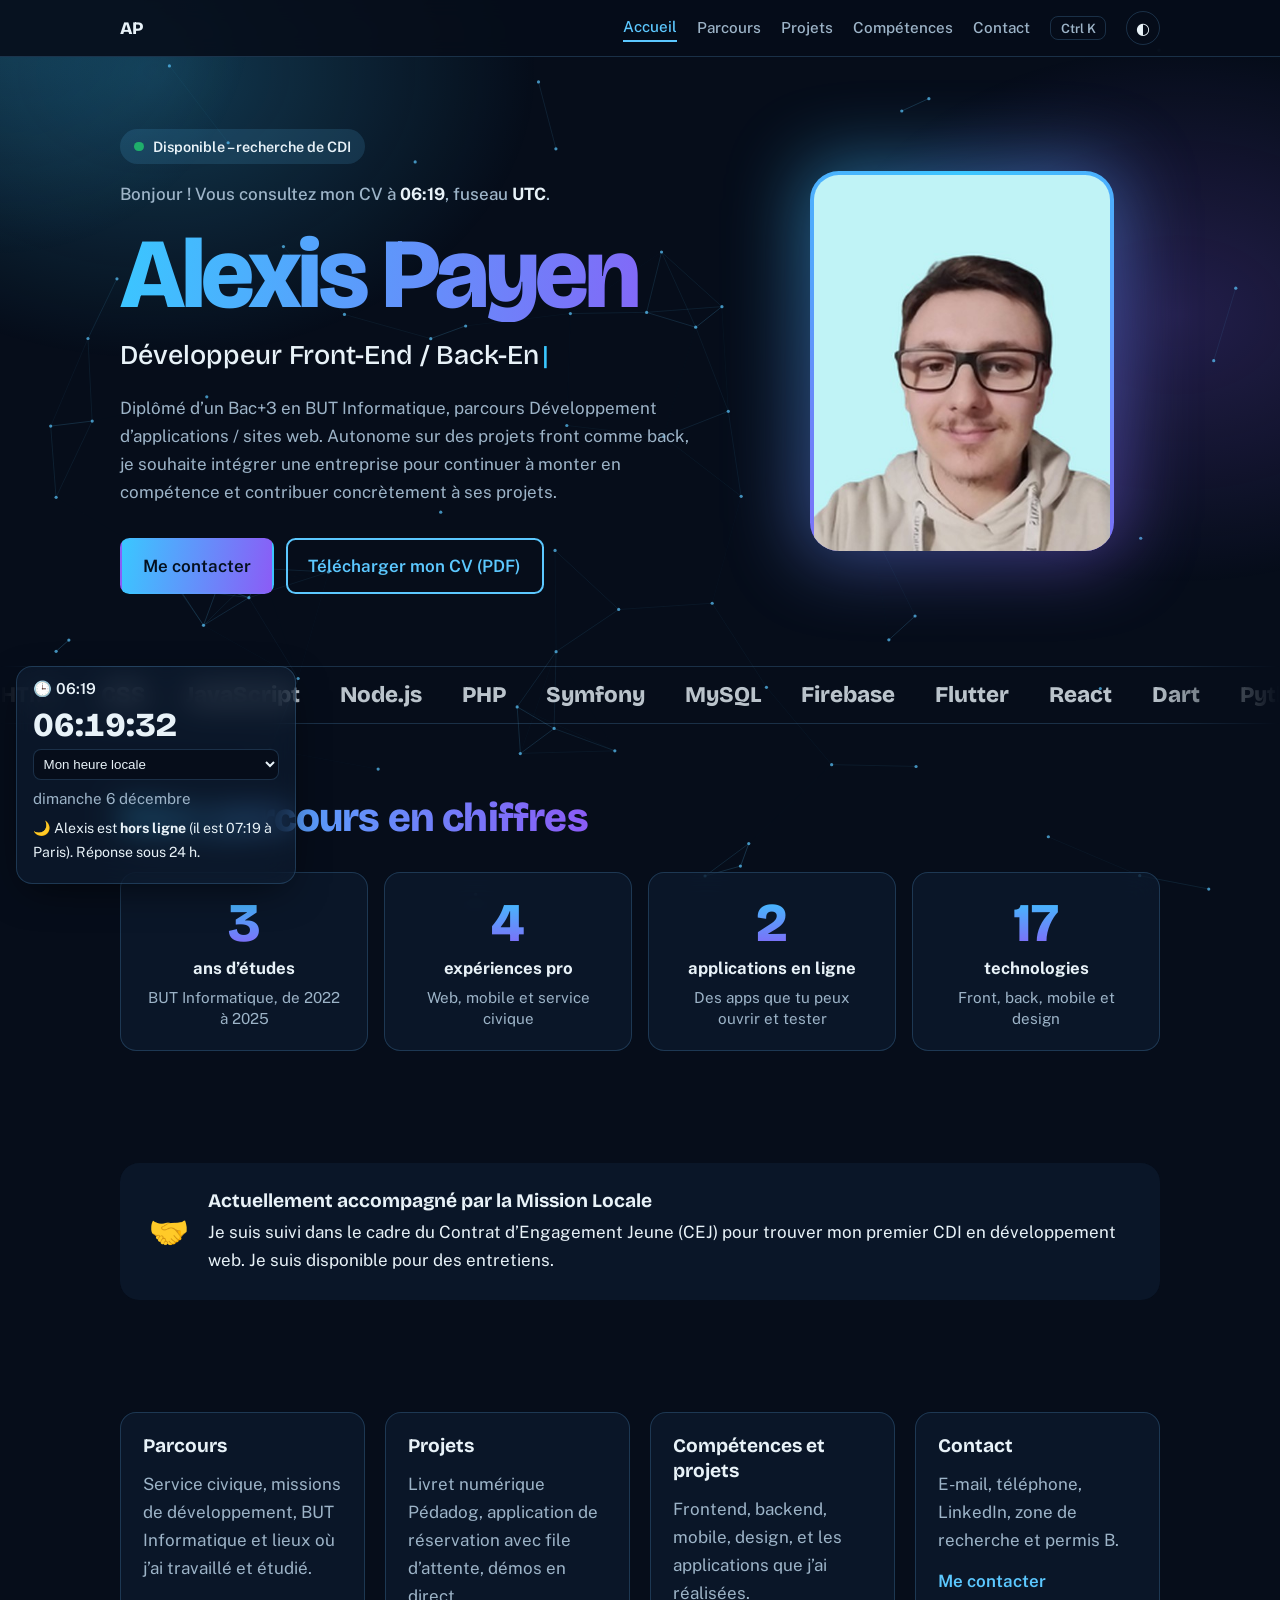
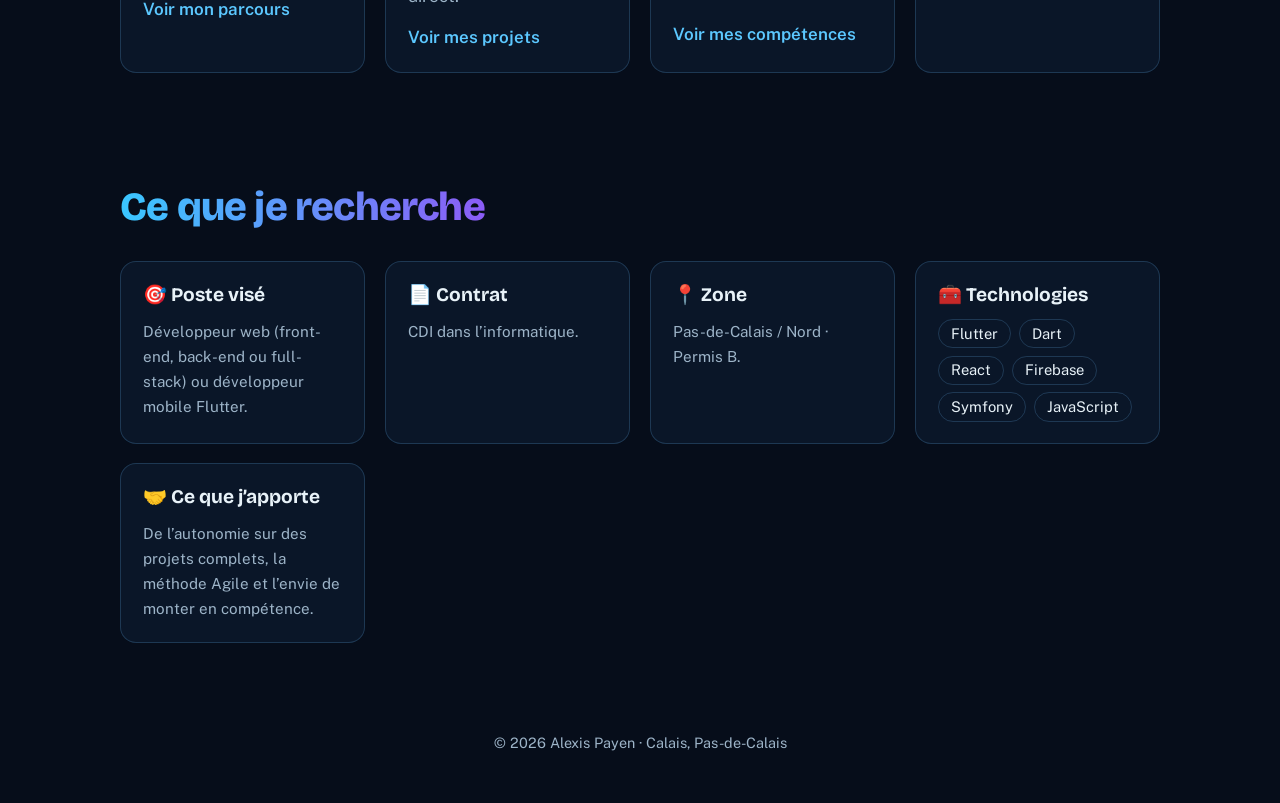
==== index.html @ c5b12634 "Page contact compacte et corrections" ====
<!DOCTYPE html>
<html lang="fr">
<head>
<meta charset="utf-8">
<meta name="viewport" content="width=device-width, initial-scale=1">
<title>Alexis Payen – Développeur Front-End / Back-End</title>
<meta name="description" content="E-CV d’Alexis Payen, développeur web diplômé du BUT Informatique, en recherche de CDI.">
<meta property="og:type" content="website"><meta property="og:title" content="Alexis Payen – Développeur Front-End / Back-End"><meta property="og:description" content="E-CV d’Alexis Payen, développeur web diplômé du BUT Informatique, en recherche de CDI."><meta property="og:url" content="https://alexispayen.github.io/E-cv/"><meta property="og:image" content="https://alexispayen.github.io/E-cv/assets/og-image.png"><meta name="twitter:card" content="summary_large_image">
<link rel="icon" href="data:image/svg+xml,<svg xmlns=%22http://www.w3.org/2000/svg%22 viewBox=%220 0 100 100%22><text y=%22.9em%22 font-size=%2290%22>👨‍💻</text></svg>">
<link rel="preconnect" href="https://fonts.googleapis.com">
<link rel="preconnect" href="https://fonts.gstatic.com" crossorigin>
<link href="https://fonts.googleapis.com/css2?family=Bricolage+Grotesque:opsz,wght@12..96,500;12..96,800&family=Public+Sans:wght@400;500;600&display=swap" rel="stylesheet">
<link rel="stylesheet" href="css/style.css?v=5">
</head>
<body>
<header class="top"><div class="wrap">
<a class="logo" href="index.html">AP</a>
<nav aria-label="Navigation principale"><a href="index.html" aria-current="page">Accueil</a><a href="parcours.html">Parcours</a><a href="projets.html">Projets</a><a href="competences.html">Compétences</a><a href="contact.html">Contact</a><button id="theme" type="button" aria-label="Changer de thème">◐</button></nav>
</div></header>
<main>
<div class="hero">
    <div class="wrap">
      <div>
        <span class="status"><i></i>Disponible – recherche de CDI</span>
        <h1>Alexis Payen</h1>
        <p class="role">Développeur Front-End / Back-End</p>
        <p class="lead">Diplômé d’un Bac+3 en BUT Informatique, parcours Développement d’applications / sites web. Autonome sur des projets front comme back, je souhaite intégrer une entreprise pour continuer à monter en compétence et contribuer concrètement à ses projets.</p>
        <div class="cta">
          <a class="btn primary" href="contact.html">Me contacter</a>
          <a class="btn ghost" href="assets/Cv.pdf" download>Télécharger mon CV (PDF)</a>
        </div>
      </div>
      <div class="portrait">
        <div class="frame">
          <img src="assets/photo.jpg" alt="Portrait d’Alexis Payen" onerror="this.remove()">
          <span class="initials" aria-hidden="true">AP</span>
        </div>
      </div>
    </div>
  </div>
<section><div class="wrap"><div class="banner">
<span class="ico" aria-hidden="true">🤝</span>
<div><h3>Actuellement accompagné par la Mission Locale</h3>
<p>Je suis suivi dans le cadre du Contrat d’Engagement Jeune (CEJ) pour trouver mon premier CDI en développement web. Je suis disponible pour des entretiens.</p></div>
</div></div></section>
<section><div class="wrap"><div class="grid">
<a class="card link-card" href="parcours.html"><h3>Parcours</h3><p>Service civique, missions de développement, BUT Informatique et lieux où j’ai travaillé et étudié.</p><span class="go">Voir mon parcours</span></a>
<a class="card link-card" href="projets.html"><h3>Projets</h3><p>Livret numérique Pédadog, application de réservation avec file d’attente, démos en direct.</p><span class="go">Voir mes projets</span></a>
<a class="card link-card" href="competences.html"><h3>Compétences et projets</h3><p>Frontend, backend, mobile, design, et les applications que j’ai réalisées.</p><span class="go">Voir mes compétences</span></a>
<a class="card link-card" href="contact.html"><h3>Contact</h3><p>E-mail, téléphone, LinkedIn, zone de recherche et permis B.</p><span class="go">Me contacter</span></a>
</div></div></section>
<section><div class="wrap"><h2>Ce que je recherche</h2><div class="want">
<div class="card"><h3>🎯 Poste visé</h3><p class="small">Développeur web (front-end, back-end ou full-stack) ou développeur mobile Flutter.</p></div>
<div class="card"><h3>📄 Contrat</h3><p class="small">CDI dans l’informatique.</p></div>
<div class="card"><h3>📍 Zone</h3><p class="small">Pas-de-Calais / Nord · Permis B.</p></div>
<div class="card"><h3>🧰 Technologies</h3><div class="chips" style="margin-top:.6rem"><span>Flutter</span><span>Dart</span><span>React</span><span>Firebase</span><span>Symfony</span><span>JavaScript</span></div></div>
<div class="card"><h3>🤝 Ce que j’apporte</h3><p class="small">De l’autonomie sur des projets complets, la méthode Agile et l’envie de monter en compétence.</p></div>
</div></div></section>
</main>
<footer><div class="wrap">© <span id="y">2026</span> Alexis Payen · Calais, Pas-de-Calais</div></footer>
<script src="js/script.js?v=5"></script>
</body>
</html>
---- css/style.css ----
:root{
  --bg:#f6fbfc; --surface:#ffffff; --ink:#10243d; --muted:#4f6379;
  --brand:#14477d; --accent:#bff3f6; --line:#d3e3ea;
  --head:"Bricolage Grotesque",Georgia,sans-serif;
  --body:"Public Sans",system-ui,-apple-system,Segoe UI,sans-serif;
  color-scheme:light;
}
@media (prefers-color-scheme:dark){
  :root:not([data-theme="light"]){
    --bg:#0b1624; --surface:#112238; --ink:#e8f2f8; --muted:#9bb0c3;
    --brand:#7cc4ff; --accent:#12394f; --line:#233b55; color-scheme:dark;
  }
}
:root[data-theme="dark"]{
  --bg:#0b1624; --surface:#112238; --ink:#e8f2f8; --muted:#9bb0c3;
  --brand:#7cc4ff; --accent:#12394f; --line:#233b55; color-scheme:dark;
}
*{box-sizing:border-box;margin:0}
html{scroll-behavior:smooth;scroll-padding-top:4.5rem}
body{background:var(--bg);color:var(--ink);font:400 1.0625rem/1.65 var(--body);-webkit-font-smoothing:antialiased}
a{color:var(--brand)}
:focus-visible{outline:3px solid var(--brand);outline-offset:3px;border-radius:4px}
.wrap{max-width:68rem;margin:0 auto;padding:0 1.5rem}

/* Navigation */
header.top{position:sticky;top:0;z-index:10;background:color-mix(in srgb,var(--bg) 88%,transparent);backdrop-filter:blur(10px);border-bottom:1px solid var(--line)}
header.top .wrap{display:flex;align-items:center;justify-content:space-between;height:3.5rem;gap:1rem}
.logo{font:800 1.1rem var(--head);text-decoration:none;color:var(--ink)}
nav{display:flex;gap:1.25rem;align-items:center;overflow-x:auto}
nav a{color:var(--muted);text-decoration:none;font-weight:500;font-size:.95rem;white-space:nowrap}
nav a:hover{color:var(--brand)}
#theme{background:none;border:1px solid var(--line);color:var(--ink);border-radius:999px;width:2.1rem;height:2.1rem;cursor:pointer;font-size:1rem}

/* Hero */
.hero{padding:4.5rem 0 3.5rem}
.hero .wrap{display:grid;grid-template-columns:1.5fr 1fr;gap:3rem;align-items:center}
.status{display:inline-flex;align-items:center;gap:.55rem;background:var(--accent);color:var(--ink);padding:.35rem .9rem;border-radius:999px;font-weight:600;font-size:.9rem}
.status i{width:.6rem;height:.6rem;border-radius:50%;background:#1fae6b;display:inline-block;box-shadow:0 0 0 0 #1fae6b88;animation:pulse 2.4s ease-out infinite}
@keyframes pulse{70%{box-shadow:0 0 0 .6rem #1fae6b00}100%{box-shadow:0 0 0 0 #1fae6b00}}
h1{font:800 clamp(3rem,8.5vw,6.2rem)/.95 var(--head);letter-spacing:-.035em;color:var(--brand);margin:1.25rem 0 1rem}
.role{font:500 clamp(1.25rem,2.6vw,1.7rem)/1.3 var(--head);margin-bottom:1.25rem}
.lead{color:var(--muted);max-width:36rem}
.cta{display:flex;flex-wrap:wrap;gap:.75rem;margin-top:2rem}
.btn{display:inline-block;padding:.75rem 1.3rem;border-radius:.6rem;font-weight:600;text-decoration:none;border:2px solid var(--brand)}
.btn.primary{background:var(--brand);color:var(--bg)}
.btn.ghost{color:var(--brand)}
.btn:hover{transform:translateY(-2px);transition:transform .15s}
.portrait{position:relative;justify-self:center;width:min(100%,19rem)}
.portrait::before{content:"";position:absolute;inset:-1rem 1rem 1rem -1rem;background:var(--accent);border-radius:1.8rem;z-index:0}
.portrait .frame{position:relative;z-index:1;aspect-ratio:4/5;border-radius:1.8rem;overflow:hidden;border:4px solid var(--ink);background:var(--surface);display:grid;place-items:center}
.portrait img{width:100%;height:100%;object-fit:cover;display:block}
.portrait .initials{font:800 5rem var(--head);color:var(--brand)}

/* Sections */
section{padding:3.5rem 0}
h2{font:800 clamp(1.8rem,4vw,2.5rem)/1.1 var(--head);letter-spacing:-.02em;margin-bottom:2rem;color:var(--brand)}
h3{font:700 1.2rem/1.3 var(--head)}
.small{color:var(--muted);font-size:.95rem}

/* Frise des expériences : la ligne verticale reprend celle du CV papier */
.timeline{list-style:none;padding:0 0 0 2rem;position:relative}
.timeline::before{content:"";position:absolute;left:.45rem;top:.4rem;bottom:.4rem;width:4px;border-radius:4px;background:var(--brand)}
.timeline li{position:relative;background:var(--surface);border:1px solid var(--line);border-radius:1rem;padding:1.4rem 1.5rem;margin-bottom:1.25rem}
.timeline li::before{content:"";position:absolute;left:-2.05rem;top:1.65rem;width:1rem;height:1rem;border-radius:50%;background:var(--bg);border:4px solid var(--brand)}
.meta{display:flex;flex-wrap:wrap;justify-content:space-between;gap:.25rem 1rem;align-items:baseline}
.date{font-weight:600;font-size:.9rem;border:1px solid var(--brand);color:var(--brand);border-radius:999px;padding:.1rem .8rem;white-space:nowrap}
.timeline p.where{color:var(--muted);margin:.15rem 0 .8rem}
.timeline ul{padding-left:1.2rem}
.timeline li li{all:unset;display:list-item;margin:.2rem 0}
.timeline li li::before{display:none}
.tags{display:flex;flex-wrap:wrap;gap:.5rem;margin-top:1rem}
.tags span{background:var(--accent);padding:.15rem .7rem;border-radius:.4rem;font-size:.85rem;font-weight:500}

/* Compétences */
.grid{display:grid;grid-template-columns:repeat(auto-fit,minmax(15rem,1fr));gap:1.25rem}
.card{background:var(--surface);border:1px solid var(--line);border-radius:1rem;padding:1.3rem 1.4rem}
.card h3{margin-bottom:.7rem}
.chips{display:flex;flex-wrap:wrap;gap:.45rem}
.chips span{border:1px solid var(--line);border-radius:999px;padding:.1rem .75rem;font-size:.92rem}
.split{display:grid;grid-template-columns:1fr 1fr;gap:3rem}

/* Contact */
.contact{background:var(--brand);color:var(--bg);border-radius:1.5rem;padding:3rem 2rem;text-align:center}
.contact h2{color:inherit;margin-bottom:.75rem}
.contact p{max-width:34rem;margin:0 auto 1.75rem;opacity:.9}
.contact .btn{background:var(--bg);color:var(--brand);border-color:var(--bg);margin:.3rem}
.contact .btn.ghost{background:none;color:var(--bg)}
footer{padding:2rem 0 3rem;text-align:center;color:var(--muted);font-size:.9rem}

@media (max-width:760px){
  .hero{padding-top:2.5rem}
  .hero .wrap,.split{grid-template-columns:1fr;gap:2.5rem}
  .portrait{order:-1;width:12rem}
  nav a:not(:last-of-type){display:none}
  nav a:last-of-type{display:inline}
}
@media (prefers-reduced-motion:reduce){*{animation:none!important;transition:none!important}html{scroll-behavior:auto}}

/* --- Site multi-pages --- */
nav a[aria-current="page"]{color:var(--brand);border-bottom:2px solid var(--brand)}
@media (max-width:760px){nav a:not(:last-of-type){display:inline}}
.page-head{padding:3rem 0 0}
.page-head h1{font-size:clamp(2.2rem,6vw,3.6rem);margin:0 0 .5rem}
.page-head p{color:var(--muted);max-width:40rem}
.addr{display:block;font-size:.93rem;color:var(--muted);margin:.1rem 0 .7rem}
.addr:empty{display:none}
.addr a{margin-left:.5rem;font-weight:600;white-space:nowrap}
.banner{background:var(--accent);border-radius:1.2rem;padding:1.6rem 1.8rem;display:grid;grid-template-columns:auto 1fr;gap:1.2rem;align-items:center}
.banner .ico{font-size:2rem}
.banner h3{margin-bottom:.3rem}
.now{background:var(--brand);color:var(--bg);border-radius:999px;padding:.1rem .8rem;font-size:.85rem;font-weight:600}
.link-card{text-decoration:none;color:inherit;display:block}
.link-card:hover{border-color:var(--brand)}
.link-card p{color:var(--muted);margin-top:.4rem}
.link-card .go{display:inline-block;margin-top:.8rem;color:var(--brand);font-weight:600}
dl.info{display:grid;grid-template-columns:max-content 1fr;gap:.6rem 1.5rem}
dl.info dt{font-weight:600}dl.info dd{margin:0}

/* ===== Version "wow" ===== */
@property --a{syntax:"<angle>";initial-value:0deg;inherits:false}
:root{--g1:#3ac7ff;--g2:#8b5cf6}
:root[data-theme="dark"]{--bg:#060d1a;--surface:rgba(16,32,54,.55);--line:rgba(110,190,255,.2);--brand:#5cc8ff;--accent:rgba(92,200,255,.14);--muted:#9db4c8}
body::before{content:"";position:fixed;inset:0;z-index:-1;background:radial-gradient(40rem 30rem at 12% 8%,color-mix(in srgb,var(--g1) 24%,transparent),transparent 60%),radial-gradient(38rem 28rem at 92% 35%,color-mix(in srgb,var(--g2) 22%,transparent),transparent 60%);animation:drift 16s ease-in-out infinite alternate}
@keyframes drift{to{transform:translate3d(-3%,4%,0) scale(1.1)}}
#bg{position:fixed;inset:0;z-index:0;pointer-events:none}
main,footer{position:relative;z-index:1}
h1{background:linear-gradient(100deg,var(--g1),var(--g2),var(--g1));background-size:200% auto;-webkit-background-clip:text;background-clip:text;color:transparent;animation:shine 6s linear infinite}
@keyframes shine{to{background-position:200% center}}
h2{background:linear-gradient(90deg,var(--g1),var(--g2));-webkit-background-clip:text;background-clip:text;color:transparent;display:inline-block}
.role::after{content:"|";margin-left:3px;color:var(--g1);animation:blink 1s steps(1) infinite}
@keyframes blink{50%{opacity:0}}
.greet{color:var(--muted);font-weight:500;margin-top:1rem}.greet b{color:var(--ink)}
.card,.timeline li,.banner{background:var(--surface);backdrop-filter:blur(14px)}
[data-tilt]{transition:transform .15s,border-color .25s,box-shadow .25s;will-change:transform}
.card:hover,.timeline>li:hover{border-color:var(--g1);box-shadow:0 14px 44px -14px color-mix(in srgb,var(--g1) 60%,transparent)}
.timeline::before{background:linear-gradient(var(--g1),var(--g2))}
.timeline li::before{border-color:var(--g1);box-shadow:0 0 14px var(--g1)}
.btn.primary{background:linear-gradient(100deg,var(--g1),var(--g2));border-color:transparent;color:#04101f}
.portrait::before{background:linear-gradient(135deg,var(--g1),var(--g2));filter:blur(38px);opacity:.5;inset:-.5rem}
.portrait .frame{border:0;padding:4px;background:conic-gradient(from var(--a),var(--g1),var(--g2),var(--g1));animation:spin 6s linear infinite}
.portrait img{border-radius:1.55rem}
@keyframes spin{to{--a:360deg}}
.rv{opacity:0;transform:translateY(28px) scale(.97);transition:opacity .7s,transform .7s cubic-bezier(.2,.7,.2,1)}
.rv.in{opacity:1;transform:none}
.progress{position:fixed;top:0;left:0;height:3px;width:0;background:linear-gradient(90deg,var(--g1),var(--g2));z-index:60}
.glow{position:fixed;top:0;left:0;width:32rem;height:32rem;margin:-16rem 0 0 -16rem;border-radius:50%;background:radial-gradient(closest-side,color-mix(in srgb,var(--g1) 16%,transparent),transparent);pointer-events:none;z-index:0}
.marq{overflow:hidden;border-block:1px solid var(--line);padding:.9rem 0;margin:1rem 0;-webkit-mask-image:linear-gradient(90deg,transparent,#000 10%,#000 90%,transparent);mask-image:linear-gradient(90deg,transparent,#000 10%,#000 90%,transparent)}
.marq div{display:flex;width:max-content;animation:mq 32s linear infinite;font:800 1.4rem var(--head)}
.marq span{margin-right:2.5rem;opacity:.8;white-space:nowrap}
@keyframes mq{to{transform:translateX(-50%)}}
.stats{display:grid;grid-template-columns:repeat(auto-fit,minmax(10rem,1fr));gap:1rem;text-align:center}
.stats b{display:block;font:800 clamp(2.4rem,5vw,3.4rem)/1.1 var(--head);background:linear-gradient(var(--g1),var(--g2));-webkit-background-clip:text;background-clip:text;color:transparent}
.live{position:fixed;left:1rem;bottom:1rem;z-index:40;width:17.5rem;background:var(--surface);backdrop-filter:blur(16px);border:1px solid var(--line);border-radius:1rem;padding:.8rem 1rem;font-size:.88rem;box-shadow:0 12px 40px -12px #000a}
.live p{margin:.4rem 0 0}
.live .pill{background:none;border:0;color:var(--ink);font:600 .95rem var(--body);cursor:pointer;padding:0;display:block;width:100%;text-align:left}
.live .t{font:800 2.1rem var(--head);font-variant-numeric:tabular-nums;margin-top:.4rem}
.live select{width:100%;margin-top:.3rem;background:var(--bg);color:var(--ink);border:1px solid var(--line);border-radius:.5rem;padding:.35rem}
.live.min{width:auto;padding:.5rem .9rem;border-radius:999px}.live.min .body{display:none}
.kbtn{background:none;border:1px solid var(--line);color:var(--muted);border-radius:.5rem;padding:.2rem .6rem;cursor:pointer;font:600 .8rem var(--body);white-space:nowrap}
.pal{position:fixed;inset:0;z-index:100;background:#000a;backdrop-filter:blur(6px);display:none;align-items:flex-start;justify-content:center;padding-top:15vh}
.pal.open{display:flex}
.pal>div{width:min(32rem,92vw);background:var(--bg);border:1px solid var(--line);border-radius:1rem;overflow:hidden}
.pal input{width:100%;padding:1rem 1.2rem;background:none;border:0;border-bottom:1px solid var(--line);color:var(--ink);font:inherit;outline:0}
.pal ul{padding:0;margin:0;max-height:50vh;overflow:auto}.pal li{list-style:none;padding:.7rem 1.2rem;cursor:pointer}.pal li.on{background:var(--accent);color:var(--brand)}
.toast{position:fixed;left:50%;bottom:2rem;transform:translate(-50%,2rem);opacity:0;background:var(--brand);color:#04101f;padding:.6rem 1.2rem;border-radius:999px;font-weight:600;transition:.3s;z-index:120}
.toast.on{opacity:1;transform:translate(-50%,0)}
@media (max-width:760px){.kbtn{display:none}.live{width:calc(100% - 2rem)}.live.min{width:auto}}

/* ===== Parcours : frise en zigzag filtrable ===== */
.filters{display:flex;flex-wrap:wrap;gap:.5rem;margin-top:1.5rem}
.fbtn,.sk{background:var(--surface);color:var(--ink);border:1px solid var(--line);border-radius:999px;padding:.4rem 1rem;font:500 .92rem var(--body);cursor:pointer;transition:.2s}
.fbtn:hover,.sk:hover{border-color:var(--g1)}
.fbtn.on,.sk.on{background:linear-gradient(100deg,var(--g1),var(--g2));color:#04101f;border-color:transparent;font-weight:600}
.zig{list-style:none;padding:0;margin:0;position:relative}
.zig::before{content:"";position:absolute;left:50%;top:0;bottom:0;width:4px;margin-left:-2px;border-radius:4px;background:linear-gradient(var(--g1),var(--g2))}
.zi{position:relative;width:50%;padding:0 2.5rem 2rem 0}
.zi.r{margin-left:50%;padding:0 0 2rem 2.5rem}
.zi::after{content:"";position:absolute;top:1.7rem;right:-.55rem;width:1.1rem;height:1.1rem;border-radius:50%;background:var(--bg);border:4px solid var(--g1);box-shadow:0 0 14px var(--g1)}
.zi.r::after{right:auto;left:-.55rem}
.zi[hidden]{display:none}
.zi details{margin-top:.7rem}.zi summary{cursor:pointer;color:var(--brand);font-weight:600}
.zi ul{padding-left:1.2rem;margin:.5rem 0 0}
.zi .where{margin:.2rem 0 .5rem}
/* ===== Compétences : explorateur ===== */
.xp{display:grid;grid-template-columns:18rem 1fr;gap:2rem;align-items:start}
.xp aside{position:sticky;top:5rem}
.sk-g{margin-bottom:1.1rem}.sk-g h3{font-size:.9rem;color:var(--muted);margin-bottom:.5rem}
.sk-g div{display:flex;flex-wrap:wrap;gap:.45rem}
.projs{display:grid;gap:1.25rem}
.proj{transition:opacity .3s,filter .3s}.proj.dim{opacity:.25;filter:grayscale(1)}
.res{color:var(--brand);font-weight:600;margin-bottom:1rem;min-height:1.7em}
.bento{display:grid;grid-template-columns:repeat(auto-fit,minmax(16rem,1fr));gap:1.25rem}
.cefr{display:flex;gap:.35rem;margin-top:.7rem}
.cefr span{flex:1;text-align:center;border:1px solid var(--line);border-radius:.4rem;padding:.2rem;font-size:.85rem}
.cefr .me{background:linear-gradient(100deg,var(--g1),var(--g2));color:#04101f;font-weight:700;border-color:transparent}
@media (max-width:860px){.xp{grid-template-columns:1fr}.xp aside{position:static}}
@media (max-width:760px){.zig::before{left:.5rem}.zi,.zi.r{width:100%;margin-left:0;padding:0 0 1.5rem 2.2rem}.zi::after,.zi.r::after{left:-.05rem;right:auto}}

.stats .link-card{text-decoration:none;color:inherit}
.stats .lbl{display:block;font-size:1.05rem;margin:.1rem 0 .25rem}
.stats .small{display:block;line-height:1.4}

/* ===== Page contact ===== */
.decor{position:absolute;inset:0;overflow:hidden;pointer-events:none;z-index:-1}
.decor .orb{position:absolute;border-radius:50%;filter:blur(70px);opacity:.45;animation:float 14s ease-in-out infinite alternate}
.o1{width:26rem;height:26rem;left:-8rem;top:2rem;background:var(--g1)}
.o2{width:24rem;height:24rem;right:-6rem;top:22rem;background:var(--g2);animation-delay:-5s}
.o3{width:20rem;height:20rem;left:38%;bottom:8rem;background:color-mix(in srgb,var(--g1) 55%,var(--g2));animation-delay:-9s}
[data-theme="light"] .decor .orb{opacity:.2}
@keyframes float{to{transform:translate3d(3rem,-2.5rem,0) scale(1.15)}}
.decor .floor{position:absolute;left:-20%;right:-20%;bottom:-6rem;height:30rem;background-image:linear-gradient(var(--line) 1px,transparent 1px),linear-gradient(90deg,var(--line) 1px,transparent 1px);background-size:56px 56px;transform:perspective(420px) rotateX(62deg);-webkit-mask-image:linear-gradient(transparent,#000 60%);mask-image:linear-gradient(transparent,#000 60%);animation:grid 4s linear infinite}
@keyframes grid{to{background-position:0 56px}}
.decor .ring{position:absolute;border:1px dashed var(--line);border-radius:50%;animation:rot 60s linear infinite}
.r1{width:42rem;height:42rem;right:-14rem;top:-8rem}.r2{width:30rem;height:30rem;right:-8rem;top:-2rem;animation-direction:reverse;animation-duration:40s}
@keyframes rot{to{transform:rotate(360deg)}}
.decor .fl{position:absolute;left:var(--x);top:var(--y);font:800 1.6rem var(--head);color:var(--g1);opacity:.35;animation:bob var(--d,7s) ease-in-out infinite alternate}
@keyframes bob{to{transform:translateY(-1.6rem) rotate(10deg)}}
@keyframes up{to{transform:translateY(-12px)}}
.cgrid{display:grid;grid-template-columns:1.2fr 1fr;gap:3rem;align-items:center;padding-top:3.5rem;padding-bottom:2rem}
.cgrid h1{font-size:clamp(2.6rem,6vw,4.6rem);margin:1.1rem 0}
.art{position:relative;width:100%;max-width:26rem;justify-self:center}
.art svg{width:100%;height:auto;filter:drop-shadow(0 20px 40px color-mix(in srgb,var(--g1) 35%,transparent))}
.art .env{animation:up 3.5s ease-in-out infinite alternate}
.art .av{position:absolute;left:-1rem;bottom:.5rem;display:flex;gap:.7rem;align-items:center;background:var(--surface);backdrop-filter:blur(12px);border:1px solid var(--line);border-radius:999px;padding:.4rem 1.1rem .4rem .4rem;font-size:.85rem;line-height:1.3}
.art .av img{width:2.8rem;height:2.8rem;border-radius:50%;object-fit:cover}
.cbento{display:grid;grid-template-columns:repeat(auto-fit,minmax(17rem,1fr));gap:1.25rem}
.cc .ic{width:3rem;height:3rem;border-radius:.9rem;display:grid;place-items:center;font-size:1.4rem;background:linear-gradient(135deg,var(--g1),var(--g2));margin-bottom:.9rem}
.cc .lb{font-size:.8rem;text-transform:uppercase;letter-spacing:.08em;color:var(--muted)}
.cc .v{font:700 1.1rem var(--head);overflow-wrap:anywhere;margin-top:.15rem}
.cc .acts{display:flex;gap:.5rem;margin-top:1rem;flex-wrap:wrap}
.mini{padding:.4rem .9rem;border-radius:.5rem;border:1px solid var(--line);background:none;color:var(--brand);font:600 .85rem var(--body);cursor:pointer;text-decoration:none}
.mini:hover{border-color:var(--g1)}
.panel{background:var(--surface);backdrop-filter:blur(14px);border:1px solid var(--line);border-radius:1.1rem;padding:1.6rem}
.cform{display:grid;grid-template-columns:1fr 1.5fr;gap:1.5rem;align-items:start}
.prof{text-align:center}.prof img{width:8rem;height:8rem;border-radius:50%;object-fit:cover;border:3px solid var(--g1);box-shadow:0 0 30px color-mix(in srgb,var(--g1) 50%,transparent)}
.prof h3{margin-top:1rem}.prof p{color:var(--muted);margin:.3rem 0 1rem}
.cform label{display:block;font-weight:600;font-size:.9rem;margin:.9rem 0 .3rem}
.cform label:first-child{margin-top:0}
.cform input,.cform select,.cform textarea{width:100%;background:color-mix(in srgb,var(--bg) 70%,transparent);color:var(--ink);border:1px solid var(--line);border-radius:.6rem;padding:.7rem .9rem;font:inherit}
.cform input:focus,.cform select:focus,.cform textarea:focus{border-color:var(--g1)}
.cform textarea{min-height:9rem;resize:vertical}
.cform .row{display:grid;grid-template-columns:1fr 1fr;gap:1rem}
.cform button.btn{margin-top:1.2rem;cursor:pointer;font:600 1rem var(--body)}
.cform .note{font-size:.82rem;color:var(--muted);margin-top:.8rem}
@media (max-width:860px){.cgrid,.cform{grid-template-columns:1fr}.art{max-width:19rem}.cform .row{grid-template-columns:1fr}}

/* ===== Projets, mini-démos, recherche ===== */
.pj{display:grid;grid-template-columns:1.4fr 1fr;gap:2rem;align-items:start;margin-bottom:3rem}
.pj h2{margin-bottom:.3rem}.pj .tag{color:var(--muted);margin-bottom:1rem}
.pj h4{font:700 1rem var(--head);margin:1.2rem 0 .4rem;color:var(--brand)}
.pj ul{padding-left:1.2rem;margin:0}.pj li{margin:.3rem 0}
.badge{display:inline-block;font-size:.8rem;font-weight:600;border:1px solid var(--g1);color:var(--brand);border-radius:999px;padding:.1rem .7rem;margin:0 .4rem .5rem 0}
.phone{width:15.5rem;aspect-ratio:9/18.5;border:9px solid #0a101c;border-radius:2.2rem;background:var(--bg);position:sticky;top:5rem;overflow:hidden;justify-self:center;box-shadow:0 20px 50px -15px color-mix(in srgb,var(--g1) 45%,#000)}
.phone .scr{position:absolute;inset:0;display:grid;place-content:center;text-align:center;padding:1rem;gap:.8rem}
.phone iframe{position:absolute;inset:0;width:100%;height:100%;border:0;background:#fff}
.lab{display:grid;grid-template-columns:repeat(auto-fit,minmax(20rem,1fr));gap:1.25rem}
.lab input,.lab select{background:color-mix(in srgb,var(--bg) 70%,transparent);color:var(--ink);border:1px solid var(--line);border-radius:.6rem;padding:.55rem .8rem;font:inherit}
.lab .row{display:flex;flex-wrap:wrap;gap:.5rem;margin-top:.8rem}
.otp{display:flex;gap:.6rem;margin:1rem 0}
.lab .otp input{width:3.4rem;height:3.8rem;text-align:center;font:800 1.6rem var(--head);padding:0}
.q{list-style:none;padding:0;margin:.9rem 0 .4rem}
.q li{display:flex;justify-content:space-between;gap:1rem;padding:.45rem .8rem;border:1px solid var(--line);border-radius:.6rem;margin-bottom:.4rem}
.want{display:grid;grid-template-columns:repeat(auto-fit,minmax(14rem,1fr));gap:1.25rem}
.prof img.qr{width:7rem;height:7rem;border-radius:.8rem;border:0;box-shadow:none;margin-top:.5rem}
@media (max-width:860px){.pj{grid-template-columns:1fr}.phone{position:relative;top:0}}
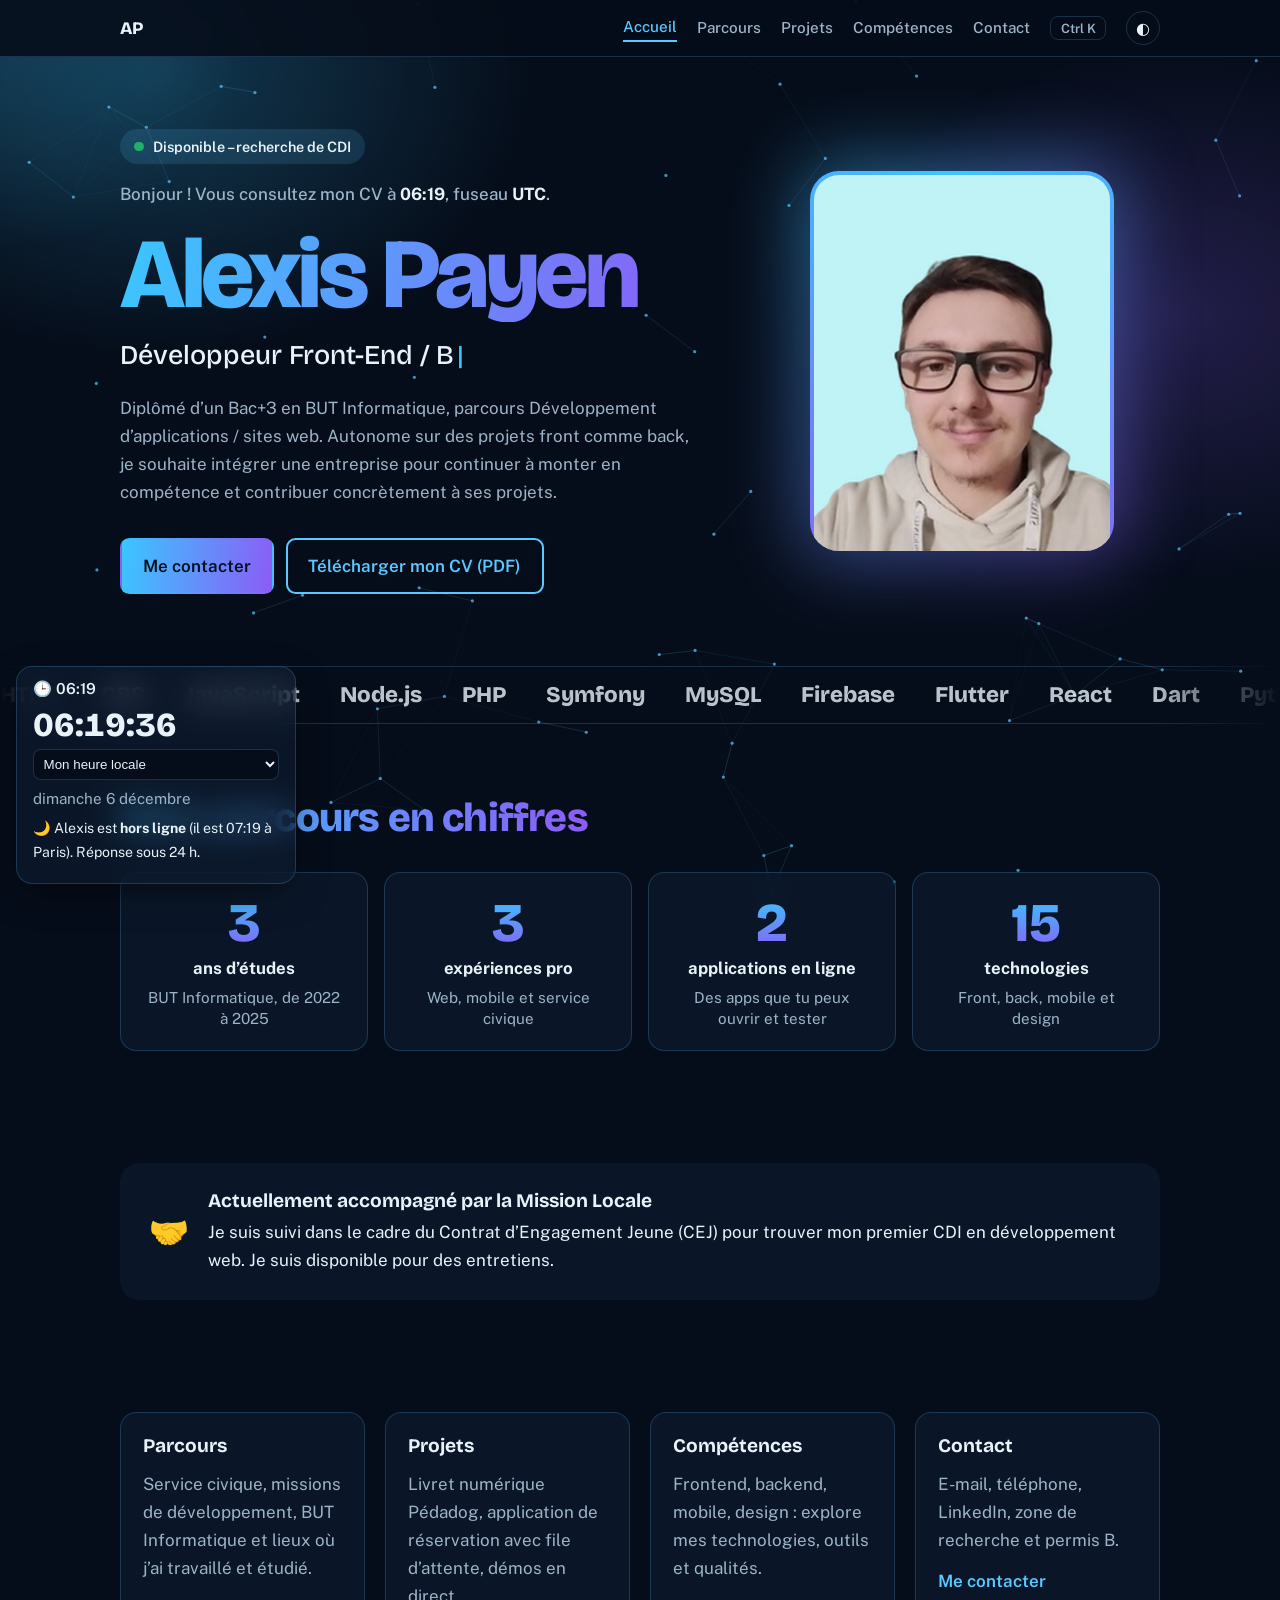
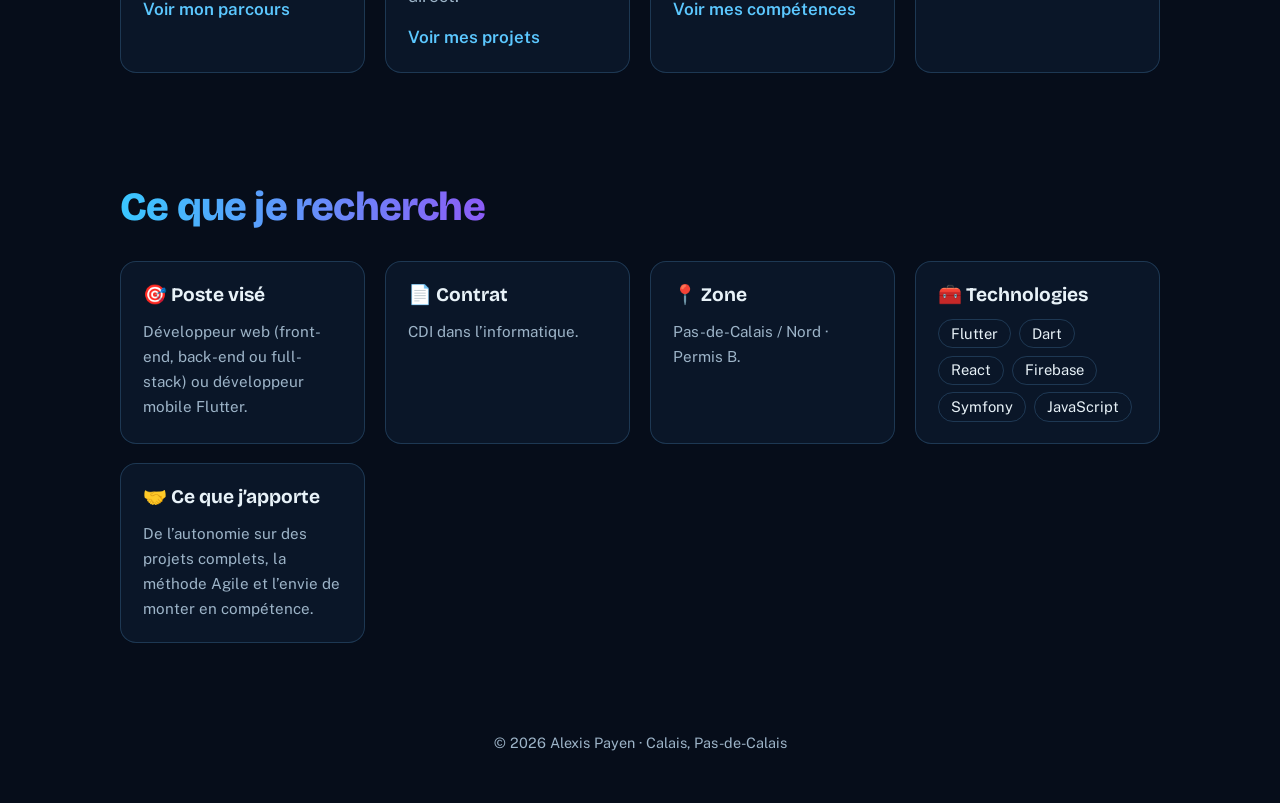
==== commit 00a278cc: "Accueil : carte Compétences renommée" ====
--- a/index.html
+++ b/index.html
@@ -46,7 +46,7 @@
 <section><div class="wrap"><div class="grid">
 <a class="card link-card" href="parcours.html"><h3>Parcours</h3><p>Service civique, missions de développement, BUT Informatique et lieux où j’ai travaillé et étudié.</p><span class="go">Voir mon parcours</span></a>
 <a class="card link-card" href="projets.html"><h3>Projets</h3><p>Livret numérique Pédadog, application de réservation avec file d’attente, démos en direct.</p><span class="go">Voir mes projets</span></a>
-<a class="card link-card" href="competences.html"><h3>Compétences et projets</h3><p>Frontend, backend, mobile, design, et les applications que j’ai réalisées.</p><span class="go">Voir mes compétences</span></a>
+<a class="card link-card" href="competences.html"><h3>Compétences</h3><p>Frontend, backend, mobile, design : explore mes technologies, outils et qualités.</p><span class="go">Voir mes compétences</span></a>
 <a class="card link-card" href="contact.html"><h3>Contact</h3><p>E-mail, téléphone, LinkedIn, zone de recherche et permis B.</p><span class="go">Me contacter</span></a>
 </div></div></section>
 <section><div class="wrap"><h2>Ce que je recherche</h2><div class="want">
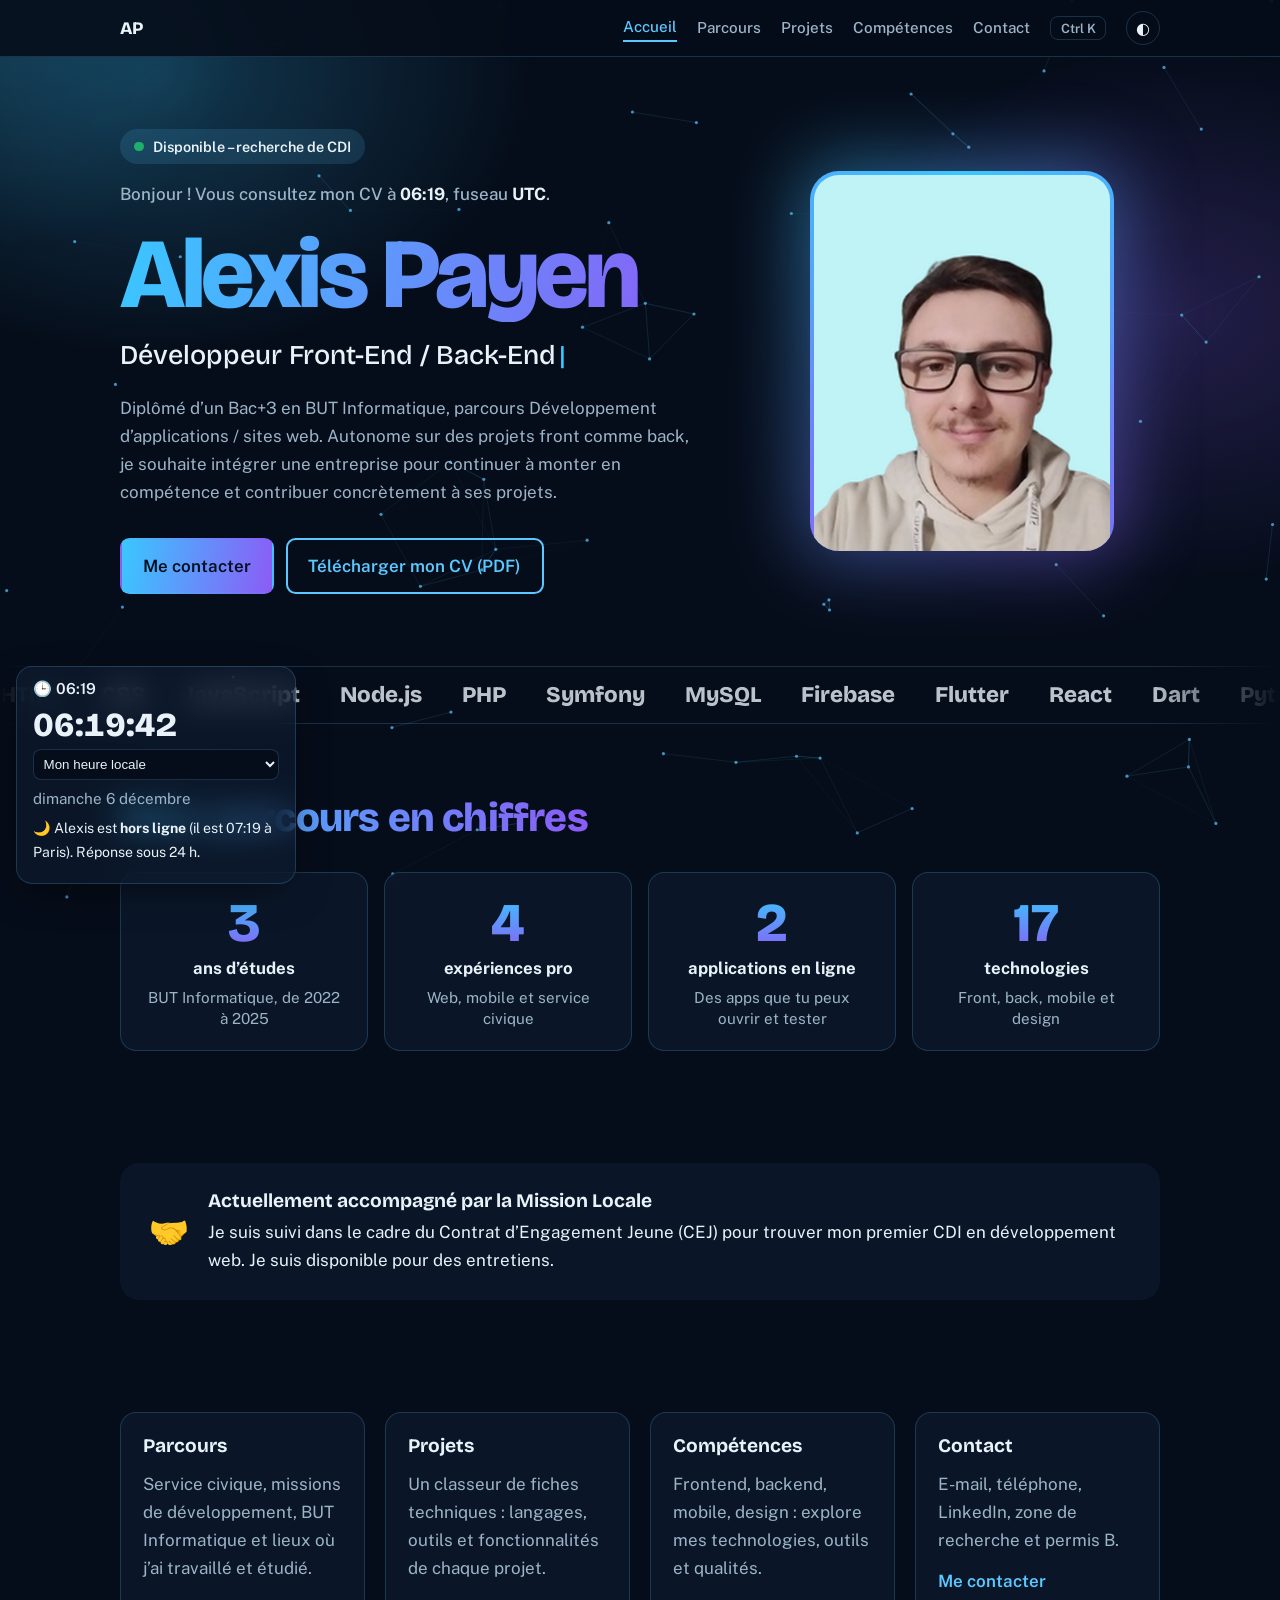
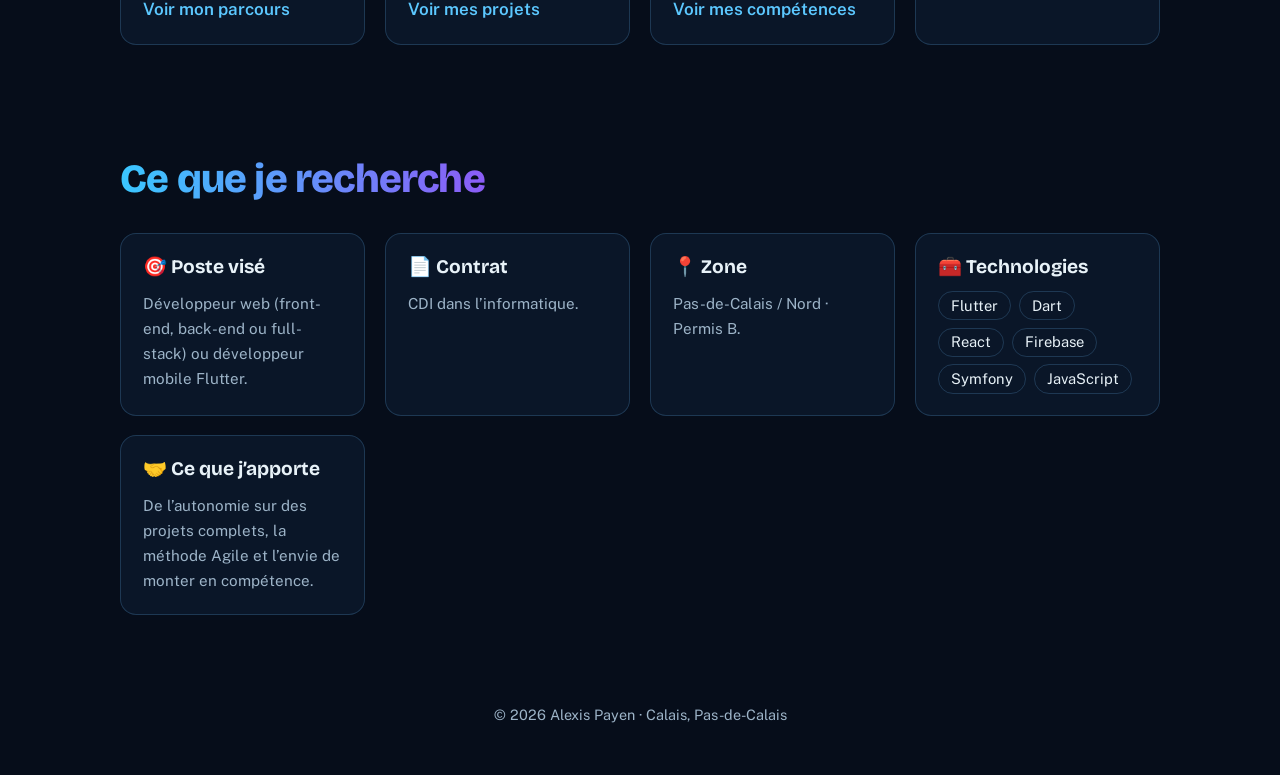
==== commit 5d26c1ff: "Classeur de projets et frise chronologique" ====
--- a/index.html
+++ b/index.html
@@ -10,7 +10,7 @@
 <link rel="preconnect" href="https://fonts.googleapis.com">
 <link rel="preconnect" href="https://fonts.gstatic.com" crossorigin>
 <link href="https://fonts.googleapis.com/css2?family=Bricolage+Grotesque:opsz,wght@12..96,500;12..96,800&family=Public+Sans:wght@400;500;600&display=swap" rel="stylesheet">
-<link rel="stylesheet" href="css/style.css?v=5">
+<link rel="stylesheet" href="css/style.css?v=7">
 </head>
 <body>
 <header class="top"><div class="wrap">
@@ -45,7 +45,7 @@
 </div></div></section>
 <section><div class="wrap"><div class="grid">
 <a class="card link-card" href="parcours.html"><h3>Parcours</h3><p>Service civique, missions de développement, BUT Informatique et lieux où j’ai travaillé et étudié.</p><span class="go">Voir mon parcours</span></a>
-<a class="card link-card" href="projets.html"><h3>Projets</h3><p>Livret numérique Pédadog, application de réservation avec file d’attente, démos en direct.</p><span class="go">Voir mes projets</span></a>
+<a class="card link-card" href="projets.html"><h3>Projets</h3><p>Un classeur de fiches techniques : langages, outils et fonctionnalités de chaque projet.</p><span class="go">Voir mes projets</span></a>
 <a class="card link-card" href="competences.html"><h3>Compétences</h3><p>Frontend, backend, mobile, design : explore mes technologies, outils et qualités.</p><span class="go">Voir mes compétences</span></a>
 <a class="card link-card" href="contact.html"><h3>Contact</h3><p>E-mail, téléphone, LinkedIn, zone de recherche et permis B.</p><span class="go">Me contacter</span></a>
 </div></div></section>
@@ -58,6 +58,6 @@
 </div></div></section>
 </main>
 <footer><div class="wrap">© <span id="y">2026</span> Alexis Payen · Calais, Pas-de-Calais</div></footer>
-<script src="js/script.js?v=5"></script>
+<script src="js/script.js?v=7"></script>
 </body>
 </html>
--- a/css/style.css
+++ b/css/style.css
@@ -262,4 +262,47 @@
 .q li{display:flex;justify-content:space-between;gap:1rem;padding:.45rem .8rem;border:1px solid var(--line);border-radius:.6rem;margin-bottom:.4rem}
 .want{display:grid;grid-template-columns:repeat(auto-fit,minmax(14rem,1fr));gap:1.25rem}
 .prof img.qr{width:7rem;height:7rem;border-radius:.8rem;border:0;box-shadow:none;margin-top:.5rem}
-@media (max-width:860px){.pj{grid-template-columns:1fr}.phone{position:relative;top:0}}+@media (max-width:860px){.pj{grid-template-columns:1fr}.phone{position:relative;top:0}}
+
+/* ===== Frise chronologique (Parcours) ===== */
+.legend{display:flex;flex-wrap:wrap;gap:.4rem 1.1rem;margin-top:1.2rem;font-size:.9rem;color:var(--muted)}
+.legend span::before,.tp::before{content:"";display:inline-block;width:.65rem;height:.65rem;border-radius:50%;background:var(--k);margin-right:.4rem}
+.frise{list-style:none;padding:0;margin:0;position:relative}
+.frise::before{content:"";position:absolute;left:10.3rem;top:.5rem;bottom:.5rem;width:3px;margin-left:-1.5px;border-radius:3px;background:linear-gradient(var(--g2),var(--g1),#f5a524)}
+.fr-item{display:grid;grid-template-columns:9rem 2.2rem 1fr;column-gap:.2rem;margin-bottom:1.3rem;position:relative}
+.fr-item[data-k=form],.legend .form{--k:var(--g2)}
+.fr-item[data-k=exp],.legend .exp{--k:var(--g1)}
+.fr-item[data-k=civ],.legend .civ{--k:#1fae6b}
+.fr-item[data-k=cej],.legend .cej{--k:#f5a524}
+.fr-d{text-align:right;padding-top:.85rem;line-height:1.25}
+.fr-d b{display:block;font:800 1.15rem var(--head);color:var(--k)}
+.fr-d span{color:var(--muted);font-size:.85rem}
+.fr-dot{position:relative}
+.fr-dot::after{content:"";position:absolute;left:50%;top:1rem;width:1.1rem;height:1.1rem;margin-left:-.55rem;border-radius:50%;background:var(--bg);border:4px solid var(--k);box-shadow:0 0 12px var(--k)}
+.fr-item .card{border-left:4px solid var(--k)}
+.tp{font-size:.78rem;font-weight:700;color:var(--k);border:1px solid var(--k);border-radius:999px;padding:.05rem .7rem;white-space:nowrap}
+.fr-item .where{margin:.2rem 0 .4rem;color:var(--muted)}
+.fr-item ul{padding-left:1.2rem;margin:.5rem 0 0;font-size:.95rem}
+@media (max-width:760px){.frise::before{left:.8rem}.fr-item{grid-template-columns:1.6rem 1fr}
+.fr-d{grid-column:2;grid-row:1;text-align:left;padding:0 0 .3rem}.fr-d b,.fr-d span{display:inline;margin-right:.5rem}
+.fr-dot{grid-column:1;grid-row:1/3}.fr-item .card{grid-column:2;grid-row:2}}
+/* ===== Classeur de projets ===== */
+.binder{max-width:62rem;margin:0 auto}
+.tabs{display:flex;gap:.3rem;overflow-x:auto;padding:.5rem .2rem 0}
+.tabs button{--t:#3ac7ff;border:1px solid var(--line);border-top:4px solid var(--t);border-bottom:0;border-radius:.8rem .8rem 0 0;background:var(--surface);color:var(--muted);padding:.65rem 1.2rem;font:600 .95rem var(--body);cursor:pointer;white-space:nowrap;margin-bottom:-1px;position:relative}
+.tabs button:nth-child(2){--t:#8b5cf6}.tabs button:nth-child(3){--t:#1fae6b}
+.tabs button[aria-selected=true]{color:var(--ink);background:var(--bg);transform:translateY(-4px);padding-bottom:.85rem;z-index:2}
+.sheet{position:relative;border:1px solid var(--line);border-radius:0 1.1rem 1.1rem 1.1rem;background:var(--surface);backdrop-filter:blur(14px);padding:1.8rem 1.8rem 1.8rem 3.6rem}
+.rings{position:absolute;left:.9rem;top:1.4rem;bottom:1.4rem;width:1.2rem;background:radial-gradient(circle,var(--bg) 0 .32rem,var(--line) .36rem .55rem,transparent .6rem) center/1.2rem 3.4rem repeat-y}
+.fiche[hidden]{display:none}
+.fiche .no{float:right;font:700 .75rem var(--body);letter-spacing:.12em;color:var(--muted);border:1px dashed var(--line);border-radius:.4rem;padding:.2rem .6rem}
+.fiche h2{margin-bottom:.2rem}.fiche .tag{color:var(--muted);margin-bottom:1.3rem}
+.fgrid{display:grid;grid-template-columns:1.1fr 1fr;gap:2rem}
+.fiche h3{font:700 .8rem var(--body);text-transform:uppercase;letter-spacing:.1em;color:var(--brand);margin:0 0 .6rem}
+.fiche p{margin:0 0 1.1rem}.fiche ul{padding-left:1.2rem;margin:0 0 1.2rem}.fiche li{margin:.3rem 0}
+.spec>div{display:grid;grid-template-columns:8rem 1fr;gap:.6rem;padding:.6rem 0;border-bottom:1px dashed var(--line)}
+.spec dt{color:var(--muted);font-size:.85rem;font-weight:600}.spec dd{margin:0}
+.spec .chips span{background:var(--accent);border-color:transparent;font-weight:500}
+.fiche .acts{display:flex;gap:.5rem;flex-wrap:wrap}
+@media (max-width:860px){.fgrid{grid-template-columns:1fr}.sheet{padding:1.4rem 1.2rem 1.4rem 2.8rem}}
+@media (max-width:560px){.spec>div{grid-template-columns:1fr;gap:.2rem}}
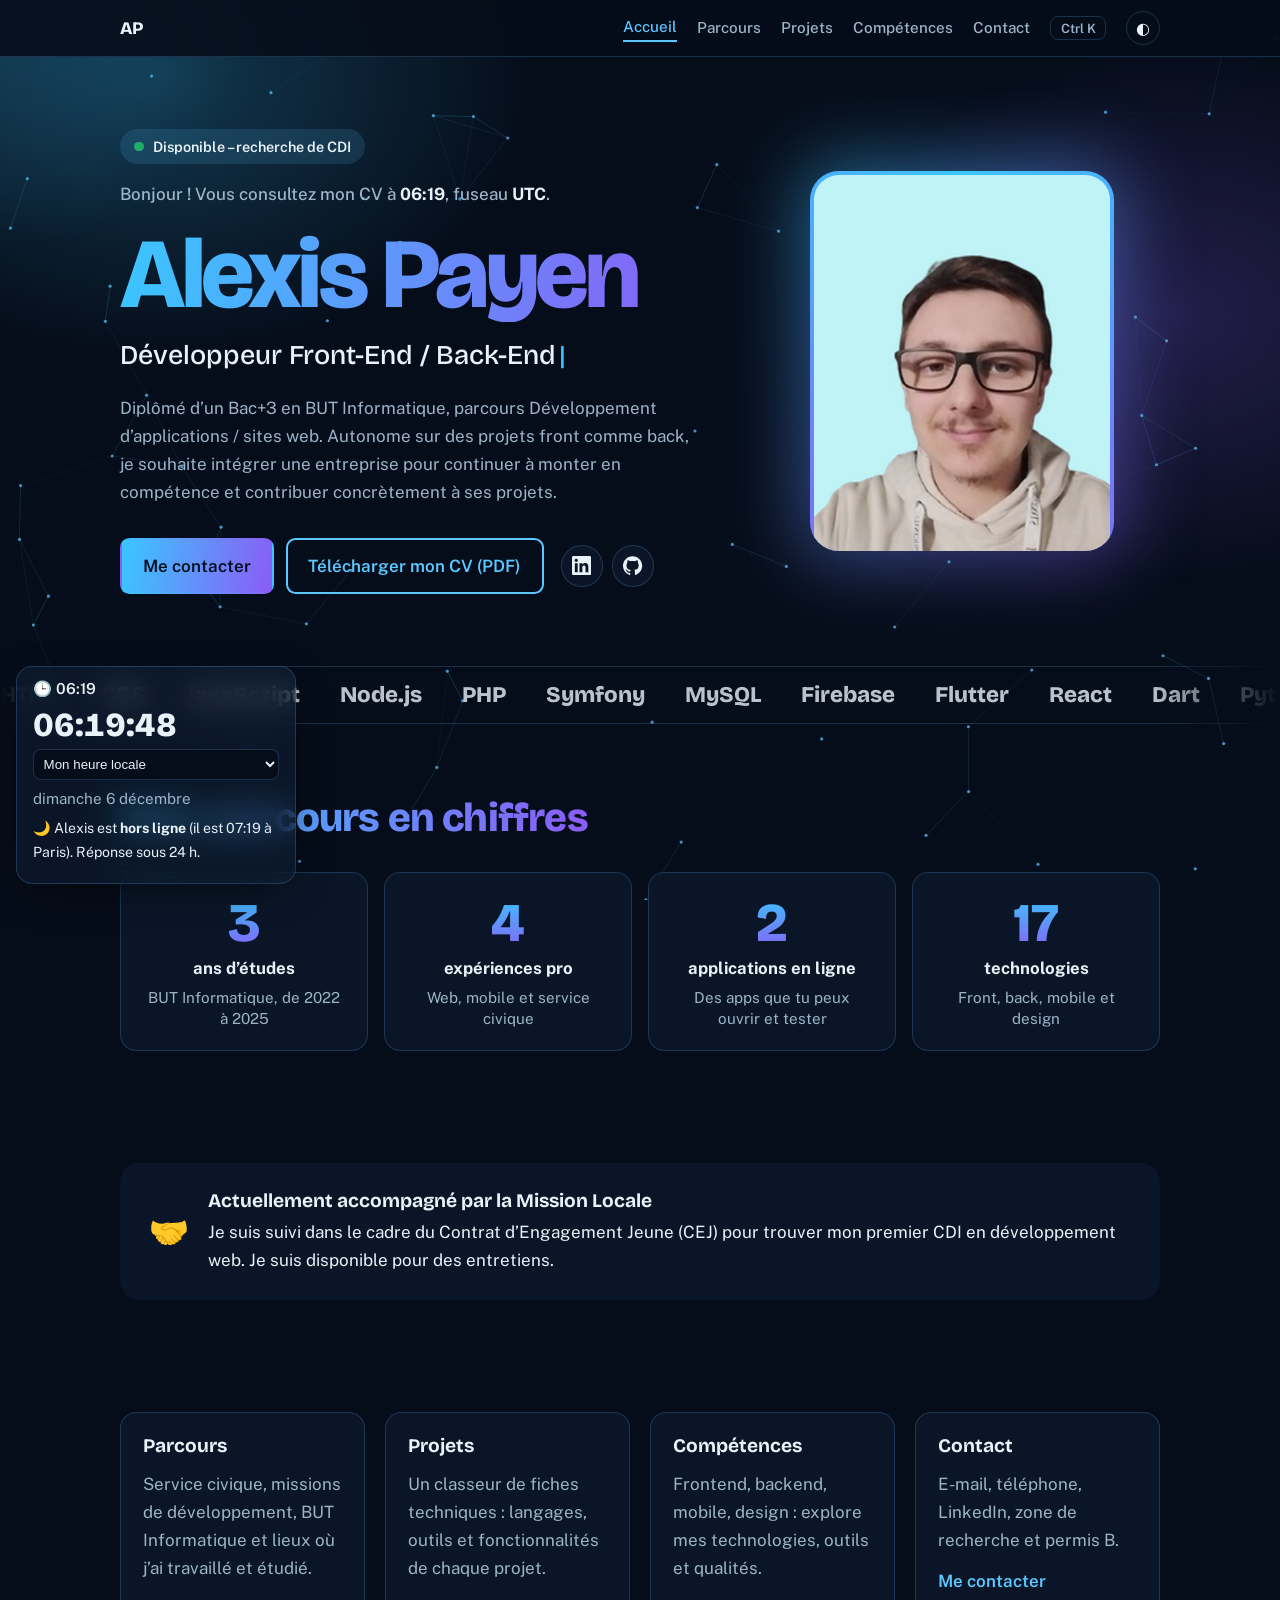
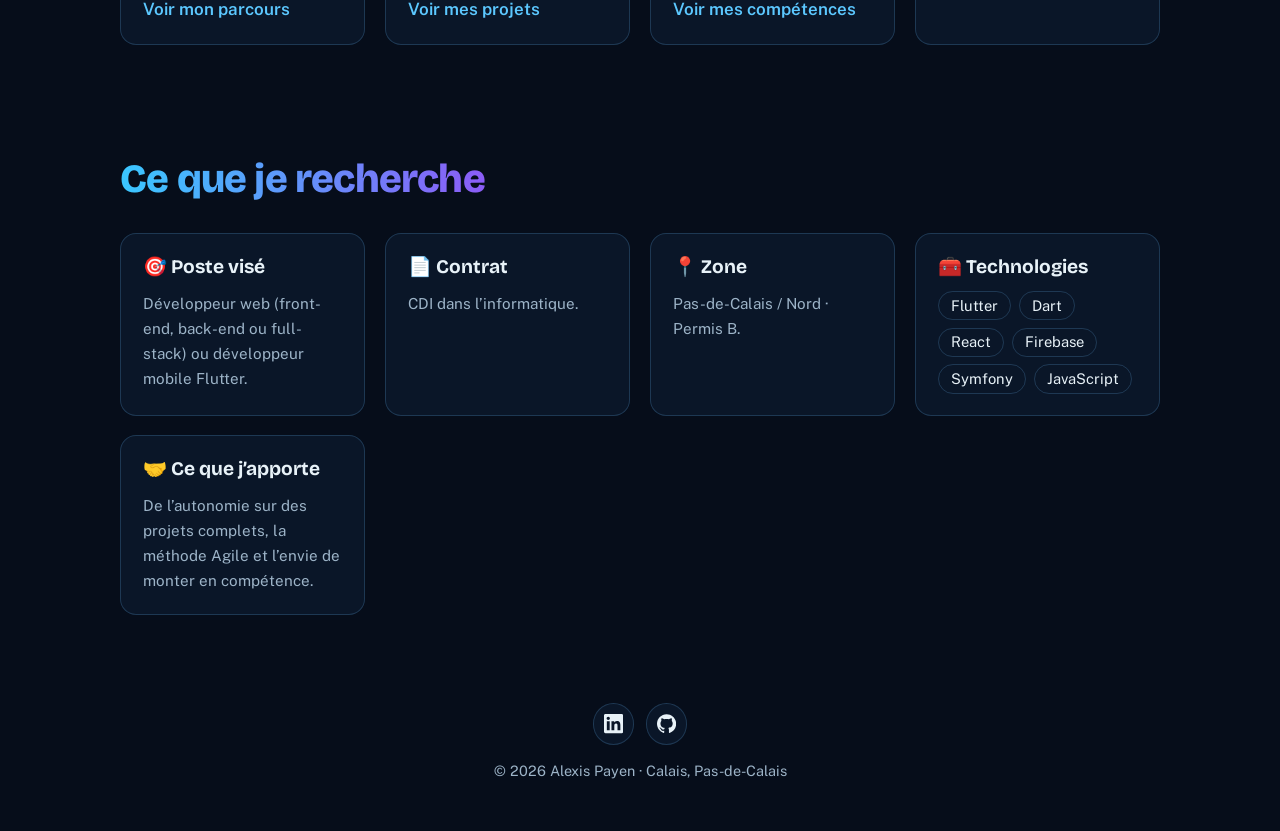
==== commit 7c6d083d: "Logos réseaux et cartes de lieux" ====
--- a/index.html
+++ b/index.html
@@ -10,7 +10,7 @@
 <link rel="preconnect" href="https://fonts.googleapis.com">
 <link rel="preconnect" href="https://fonts.gstatic.com" crossorigin>
 <link href="https://fonts.googleapis.com/css2?family=Bricolage+Grotesque:opsz,wght@12..96,500;12..96,800&family=Public+Sans:wght@400;500;600&display=swap" rel="stylesheet">
-<link rel="stylesheet" href="css/style.css?v=7">
+<link rel="stylesheet" href="css/style.css?v=8">
 </head>
 <body>
 <header class="top"><div class="wrap">
@@ -27,7 +27,7 @@
         <p class="lead">Diplômé d’un Bac+3 en BUT Informatique, parcours Développement d’applications / sites web. Autonome sur des projets front comme back, je souhaite intégrer une entreprise pour continuer à monter en compétence et contribuer concrètement à ses projets.</p>
         <div class="cta">
           <a class="btn primary" href="contact.html">Me contacter</a>
-          <a class="btn ghost" href="assets/Cv.pdf" download>Télécharger mon CV (PDF)</a>
+          <a class="btn ghost" href="assets/Cv.pdf" download>Télécharger mon CV (PDF)</a><span class="soc"><a href="https://www.linkedin.com/in/alexis-payen-2b2b54290/" target="_blank" rel="noopener" aria-label="LinkedIn" title="LinkedIn" style="--c:#0A66C2;--f:#fff"><svg viewBox="0 0 24 24" aria-hidden="true"><path d="M20.447 20.452h-3.554v-5.569c0-1.328-.027-3.037-1.852-3.037-1.853 0-2.136 1.445-2.136 2.939v5.667H9.351V9h3.414v1.561h.046c.477-.9 1.637-1.85 3.37-1.85 3.601 0 4.267 2.37 4.267 5.455v6.286zM5.337 7.433c-1.144 0-2.063-.926-2.063-2.065 0-1.138.92-2.063 2.063-2.063 1.14 0 2.064.925 2.064 2.063 0 1.139-.925 2.065-2.064 2.065zm1.782 13.019H3.555V9h3.564v11.452zM22.225 0H1.771C.792 0 0 .774 0 1.729v20.542C0 23.227.792 24 1.771 24h20.451C23.2 24 24 23.227 24 22.271V1.729C24 .774 23.2 0 22.222 0h.003z"/></svg></a><a href="https://github.com/AlexisPayen" target="_blank" rel="noopener" aria-label="GitHub" title="GitHub" style="--c:#f0f6fc;--f:#0d1117"><svg viewBox="0 0 24 24" aria-hidden="true"><path d="M12 .297c-6.63 0-12 5.373-12 12 0 5.303 3.438 9.8 8.205 11.385.6.113.82-.258.82-.577 0-.285-.01-1.04-.015-2.04-3.338.724-4.042-1.61-4.042-1.61C4.422 18.07 3.633 17.7 3.633 17.7c-1.087-.744.084-.729.084-.729 1.205.084 1.838 1.236 1.838 1.236 1.07 1.835 2.809 1.305 3.495.998.108-.776.417-1.305.76-1.605-2.665-.3-5.466-1.332-5.466-5.93 0-1.31.465-2.38 1.235-3.22-.135-.303-.54-1.523.105-3.176 0 0 1.005-.322 3.3 1.23.96-.267 1.98-.399 3-.405 1.02.006 2.04.138 3 .405 2.28-1.552 3.285-1.23 3.285-1.23.645 1.653.24 2.873.12 3.176.765.84 1.23 1.91 1.23 3.22 0 4.61-2.805 5.625-5.475 5.92.42.36.81 1.096.81 2.22 0 1.606-.015 2.896-.015 3.286 0 .315.21.69.825.57C20.565 22.092 24 17.592 24 12.297c0-6.627-5.373-12-12-12"/></svg></a></span>
         </div>
       </div>
       <div class="portrait">
@@ -57,7 +57,7 @@
 <div class="card"><h3>🤝 Ce que j’apporte</h3><p class="small">De l’autonomie sur des projets complets, la méthode Agile et l’envie de monter en compétence.</p></div>
 </div></div></section>
 </main>
-<footer><div class="wrap">© <span id="y">2026</span> Alexis Payen · Calais, Pas-de-Calais</div></footer>
-<script src="js/script.js?v=7"></script>
+<footer><div class="wrap"><div class="social"><a href="https://www.linkedin.com/in/alexis-payen-2b2b54290/" target="_blank" rel="noopener" aria-label="LinkedIn" title="LinkedIn" style="--c:#0A66C2;--f:#fff"><svg viewBox="0 0 24 24" aria-hidden="true"><path d="M20.447 20.452h-3.554v-5.569c0-1.328-.027-3.037-1.852-3.037-1.853 0-2.136 1.445-2.136 2.939v5.667H9.351V9h3.414v1.561h.046c.477-.9 1.637-1.85 3.37-1.85 3.601 0 4.267 2.37 4.267 5.455v6.286zM5.337 7.433c-1.144 0-2.063-.926-2.063-2.065 0-1.138.92-2.063 2.063-2.063 1.14 0 2.064.925 2.064 2.063 0 1.139-.925 2.065-2.064 2.065zm1.782 13.019H3.555V9h3.564v11.452zM22.225 0H1.771C.792 0 0 .774 0 1.729v20.542C0 23.227.792 24 1.771 24h20.451C23.2 24 24 23.227 24 22.271V1.729C24 .774 23.2 0 22.222 0h.003z"/></svg></a><a href="https://github.com/AlexisPayen" target="_blank" rel="noopener" aria-label="GitHub" title="GitHub" style="--c:#f0f6fc;--f:#0d1117"><svg viewBox="0 0 24 24" aria-hidden="true"><path d="M12 .297c-6.63 0-12 5.373-12 12 0 5.303 3.438 9.8 8.205 11.385.6.113.82-.258.82-.577 0-.285-.01-1.04-.015-2.04-3.338.724-4.042-1.61-4.042-1.61C4.422 18.07 3.633 17.7 3.633 17.7c-1.087-.744.084-.729.084-.729 1.205.084 1.838 1.236 1.838 1.236 1.07 1.835 2.809 1.305 3.495.998.108-.776.417-1.305.76-1.605-2.665-.3-5.466-1.332-5.466-5.93 0-1.31.465-2.38 1.235-3.22-.135-.303-.54-1.523.105-3.176 0 0 1.005-.322 3.3 1.23.96-.267 1.98-.399 3-.405 1.02.006 2.04.138 3 .405 2.28-1.552 3.285-1.23 3.285-1.23.645 1.653.24 2.873.12 3.176.765.84 1.23 1.91 1.23 3.22 0 4.61-2.805 5.625-5.475 5.92.42.36.81 1.096.81 2.22 0 1.606-.015 2.896-.015 3.286 0 .315.21.69.825.57C20.565 22.092 24 17.592 24 12.297c0-6.627-5.373-12-12-12"/></svg></a></div>© <span id="y">2026</span> Alexis Payen · Calais, Pas-de-Calais</div></footer>
+<script src="js/script.js?v=8"></script>
 </body>
 </html>
--- a/css/style.css
+++ b/css/style.css
@@ -305,4 +305,17 @@
 .spec .chips span{background:var(--accent);border-color:transparent;font-weight:500}
 .fiche .acts{display:flex;gap:.5rem;flex-wrap:wrap}
 @media (max-width:860px){.fgrid{grid-template-columns:1fr}.sheet{padding:1.4rem 1.2rem 1.4rem 2.8rem}}
-@media (max-width:560px){.spec>div{grid-template-columns:1fr;gap:.2rem}}+@media (max-width:560px){.spec>div{grid-template-columns:1fr;gap:.2rem}}
+
+/* ===== Logos réseaux + cartes de lieux ===== */
+.social{display:flex;justify-content:center;gap:.7rem;margin-bottom:.9rem}
+.social a,.hero .soc a{display:inline-grid;place-items:center;width:2.6rem;height:2.6rem;border-radius:50%;border:1px solid var(--line);color:var(--ink);background:var(--surface);transition:.2s}
+.social a:hover,.hero .soc a:hover{background:var(--c);color:var(--f);border-color:var(--c);transform:translateY(-2px)}
+.social svg,.hero .soc svg{width:1.2rem;height:1.2rem;fill:currentColor}
+.hero .soc{display:inline-flex;gap:.6rem;align-items:center;margin-left:.3rem}
+.place{display:grid;grid-template-columns:7.5rem 1fr;gap:.9rem;align-items:center;margin:.5rem 0 .9rem;padding:.7rem;border:1px solid var(--line);border-radius:.8rem;background:color-mix(in srgb,var(--bg) 55%,transparent)}
+.pl-img{position:relative;width:7.5rem;height:5.2rem;border-radius:.6rem;overflow:hidden;background:linear-gradient(135deg,var(--g1),var(--g2));display:grid;place-items:center}
+.pl-img::before{content:attr(data-i);font:800 1.4rem var(--head);color:#fff;letter-spacing:.05em}
+.pl-img img{position:absolute;inset:0;width:100%;height:100%;object-fit:cover}
+.pl-t{display:grid;gap:.15rem;line-height:1.35}.pl-t span{color:var(--muted);font-size:.85rem}.pl-t .mini{justify-self:start;margin-top:.3rem}
+@media (max-width:560px){.place{grid-template-columns:5.5rem 1fr}.pl-img{width:5.5rem;height:4.2rem}}
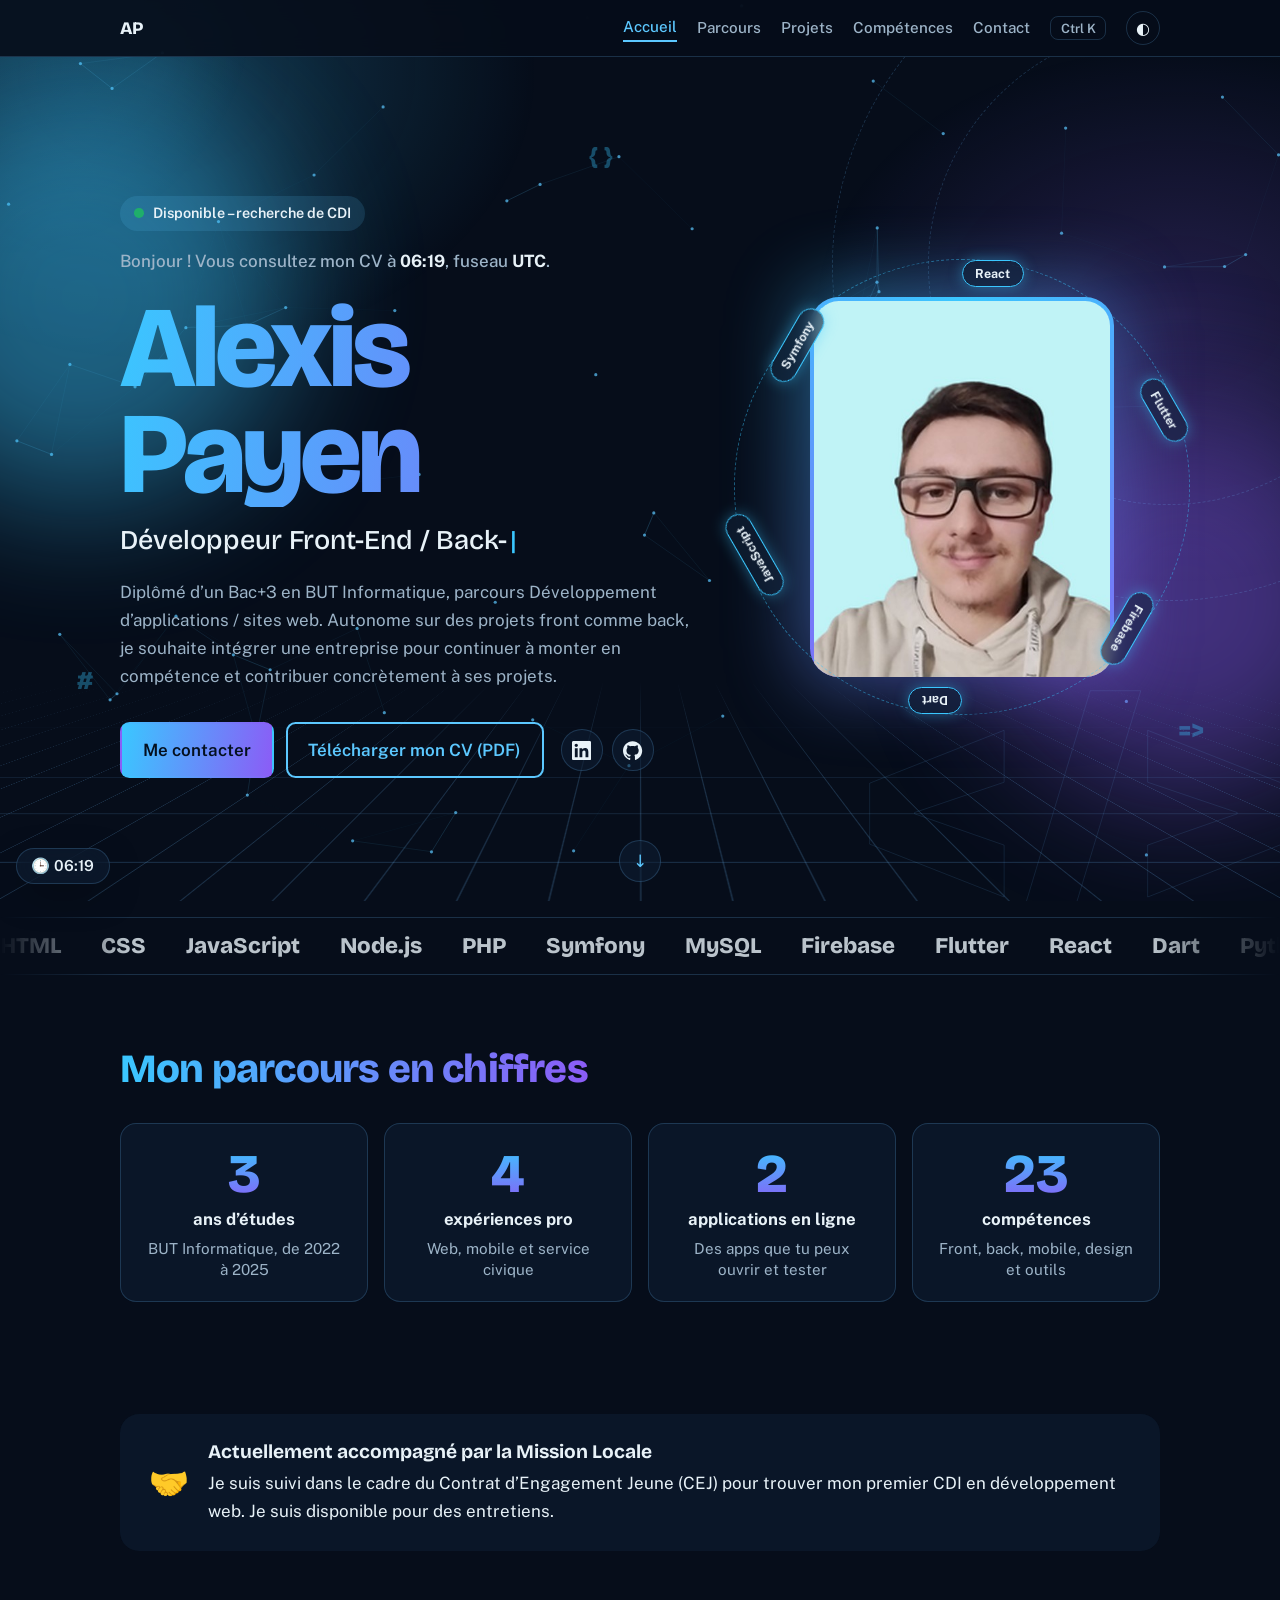
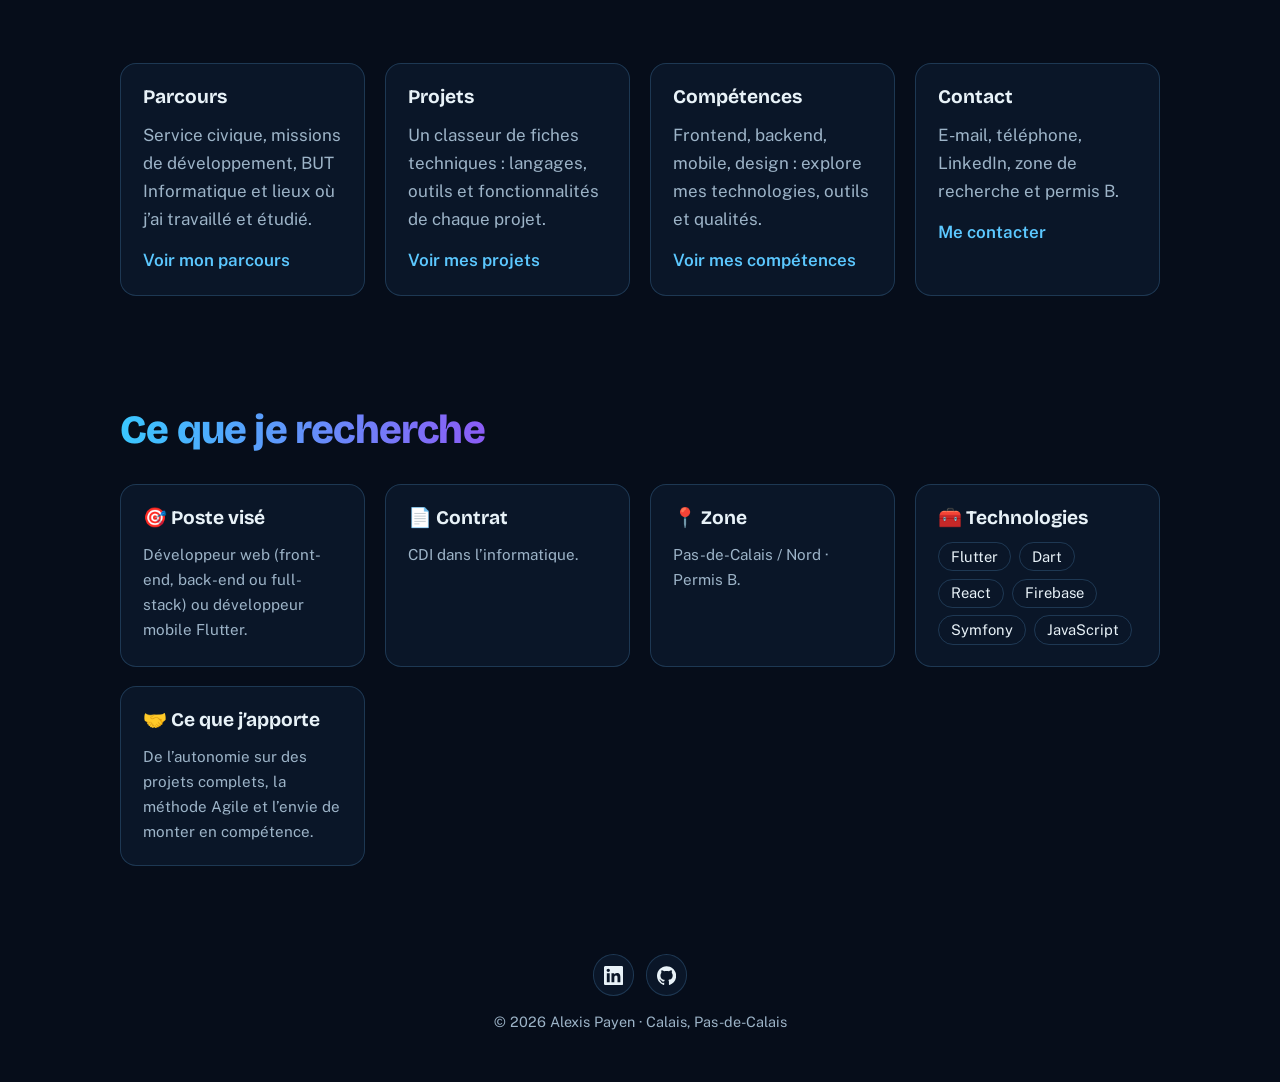
==== commit 859481c7: "Accueil spectaculaire, formulaire équilibré, dépôts privés" ====
--- a/index.html
+++ b/index.html
@@ -10,7 +10,7 @@
 <link rel="preconnect" href="https://fonts.googleapis.com">
 <link rel="preconnect" href="https://fonts.gstatic.com" crossorigin>
 <link href="https://fonts.googleapis.com/css2?family=Bricolage+Grotesque:opsz,wght@12..96,500;12..96,800&family=Public+Sans:wght@400;500;600&display=swap" rel="stylesheet">
-<link rel="stylesheet" href="css/style.css?v=8">
+<link rel="stylesheet" href="css/style.css?v=14">
 </head>
 <body>
 <header class="top"><div class="wrap">
@@ -18,7 +18,7 @@
 <nav aria-label="Navigation principale"><a href="index.html" aria-current="page">Accueil</a><a href="parcours.html">Parcours</a><a href="projets.html">Projets</a><a href="competences.html">Compétences</a><a href="contact.html">Contact</a><button id="theme" type="button" aria-label="Changer de thème">◐</button></nav>
 </div></header>
 <main>
-<div class="hero">
+<div class="hero"><div class="decor" aria-hidden="true"><i class="orb o1"></i><i class="orb o2"></i><i class="ring r1"></i><i class="ring r2"></i><span class="fl" style="--x:6%;--y:72%;--d:8s">#</span><span class="fl" style="--x:46%;--y:10%;--d:10s">{ }</span><span class="fl" style="--x:92%;--y:78%;--d:7s">=&gt;</span><div class="floor"></div></div>
     <div class="wrap">
       <div>
         <span class="status"><i></i>Disponible – recherche de CDI</span>
@@ -30,7 +30,7 @@
           <a class="btn ghost" href="assets/Cv.pdf" download>Télécharger mon CV (PDF)</a><span class="soc"><a href="https://www.linkedin.com/in/alexis-payen-2b2b54290/" target="_blank" rel="noopener" aria-label="LinkedIn" title="LinkedIn" style="--c:#0A66C2;--f:#fff"><svg viewBox="0 0 24 24" aria-hidden="true"><path d="M20.447 20.452h-3.554v-5.569c0-1.328-.027-3.037-1.852-3.037-1.853 0-2.136 1.445-2.136 2.939v5.667H9.351V9h3.414v1.561h.046c.477-.9 1.637-1.85 3.37-1.85 3.601 0 4.267 2.37 4.267 5.455v6.286zM5.337 7.433c-1.144 0-2.063-.926-2.063-2.065 0-1.138.92-2.063 2.063-2.063 1.14 0 2.064.925 2.064 2.063 0 1.139-.925 2.065-2.064 2.065zm1.782 13.019H3.555V9h3.564v11.452zM22.225 0H1.771C.792 0 0 .774 0 1.729v20.542C0 23.227.792 24 1.771 24h20.451C23.2 24 24 23.227 24 22.271V1.729C24 .774 23.2 0 22.222 0h.003z"/></svg></a><a href="https://github.com/AlexisPayen" target="_blank" rel="noopener" aria-label="GitHub" title="GitHub" style="--c:#f0f6fc;--f:#0d1117"><svg viewBox="0 0 24 24" aria-hidden="true"><path d="M12 .297c-6.63 0-12 5.373-12 12 0 5.303 3.438 9.8 8.205 11.385.6.113.82-.258.82-.577 0-.285-.01-1.04-.015-2.04-3.338.724-4.042-1.61-4.042-1.61C4.422 18.07 3.633 17.7 3.633 17.7c-1.087-.744.084-.729.084-.729 1.205.084 1.838 1.236 1.838 1.236 1.07 1.835 2.809 1.305 3.495.998.108-.776.417-1.305.76-1.605-2.665-.3-5.466-1.332-5.466-5.93 0-1.31.465-2.38 1.235-3.22-.135-.303-.54-1.523.105-3.176 0 0 1.005-.322 3.3 1.23.96-.267 1.98-.399 3-.405 1.02.006 2.04.138 3 .405 2.28-1.552 3.285-1.23 3.285-1.23.645 1.653.24 2.873.12 3.176.765.84 1.23 1.91 1.23 3.22 0 4.61-2.805 5.625-5.475 5.92.42.36.81 1.096.81 2.22 0 1.606-.015 2.896-.015 3.286 0 .315.21.69.825.57C20.565 22.092 24 17.592 24 12.297c0-6.627-5.373-12-12-12"/></svg></a></span>
         </div>
       </div>
-      <div class="portrait">
+      <div class="portrait" data-d="26"><div class="orbit-w" aria-hidden="true"><div class="orbit"><i style="--ang:0deg"><b>React</b></i><i style="--ang:60deg"><b>Flutter</b></i><i style="--ang:120deg"><b>Firebase</b></i><i style="--ang:180deg"><b>Dart</b></i><i style="--ang:240deg"><b>JavaScript</b></i><i style="--ang:300deg"><b>Symfony</b></i></div></div>
         <div class="frame">
           <img src="assets/photo.jpg" alt="Portrait d’Alexis Payen" onerror="this.remove()">
           <span class="initials" aria-hidden="true">AP</span>
@@ -58,6 +58,6 @@
 </div></div></section>
 </main>
 <footer><div class="wrap"><div class="social"><a href="https://www.linkedin.com/in/alexis-payen-2b2b54290/" target="_blank" rel="noopener" aria-label="LinkedIn" title="LinkedIn" style="--c:#0A66C2;--f:#fff"><svg viewBox="0 0 24 24" aria-hidden="true"><path d="M20.447 20.452h-3.554v-5.569c0-1.328-.027-3.037-1.852-3.037-1.853 0-2.136 1.445-2.136 2.939v5.667H9.351V9h3.414v1.561h.046c.477-.9 1.637-1.85 3.37-1.85 3.601 0 4.267 2.37 4.267 5.455v6.286zM5.337 7.433c-1.144 0-2.063-.926-2.063-2.065 0-1.138.92-2.063 2.063-2.063 1.14 0 2.064.925 2.064 2.063 0 1.139-.925 2.065-2.064 2.065zm1.782 13.019H3.555V9h3.564v11.452zM22.225 0H1.771C.792 0 0 .774 0 1.729v20.542C0 23.227.792 24 1.771 24h20.451C23.2 24 24 23.227 24 22.271V1.729C24 .774 23.2 0 22.222 0h.003z"/></svg></a><a href="https://github.com/AlexisPayen" target="_blank" rel="noopener" aria-label="GitHub" title="GitHub" style="--c:#f0f6fc;--f:#0d1117"><svg viewBox="0 0 24 24" aria-hidden="true"><path d="M12 .297c-6.63 0-12 5.373-12 12 0 5.303 3.438 9.8 8.205 11.385.6.113.82-.258.82-.577 0-.285-.01-1.04-.015-2.04-3.338.724-4.042-1.61-4.042-1.61C4.422 18.07 3.633 17.7 3.633 17.7c-1.087-.744.084-.729.084-.729 1.205.084 1.838 1.236 1.838 1.236 1.07 1.835 2.809 1.305 3.495.998.108-.776.417-1.305.76-1.605-2.665-.3-5.466-1.332-5.466-5.93 0-1.31.465-2.38 1.235-3.22-.135-.303-.54-1.523.105-3.176 0 0 1.005-.322 3.3 1.23.96-.267 1.98-.399 3-.405 1.02.006 2.04.138 3 .405 2.28-1.552 3.285-1.23 3.285-1.23.645 1.653.24 2.873.12 3.176.765.84 1.23 1.91 1.23 3.22 0 4.61-2.805 5.625-5.475 5.92.42.36.81 1.096.81 2.22 0 1.606-.015 2.896-.015 3.286 0 .315.21.69.825.57C20.565 22.092 24 17.592 24 12.297c0-6.627-5.373-12-12-12"/></svg></a></div>© <span id="y">2026</span> Alexis Payen · Calais, Pas-de-Calais</div></footer>
-<script src="js/script.js?v=8"></script>
+<script src="js/script.js?v=14"></script>
 </body>
 </html>
--- a/css/style.css
+++ b/css/style.css
@@ -318,4 +318,97 @@
 .pl-img::before{content:attr(data-i);font:800 1.4rem var(--head);color:#fff;letter-spacing:.05em}
 .pl-img img{position:absolute;inset:0;width:100%;height:100%;object-fit:cover}
 .pl-t{display:grid;gap:.15rem;line-height:1.35}.pl-t span{color:var(--muted);font-size:.85rem}.pl-t .mini{justify-self:start;margin-top:.3rem}
-@media (max-width:560px){.place{grid-template-columns:5.5rem 1fr}.pl-img{width:5.5rem;height:4.2rem}}+@media (max-width:560px){.place{grid-template-columns:5.5rem 1fr}.pl-img{width:5.5rem;height:4.2rem}}
+
+/* ===== Correctifs classeur + page Compétences triée ===== */
+.tabs{overflow:visible;padding-top:.6rem}
+@media (max-width:640px){.tabs{overflow-x:auto;overflow-y:hidden}}
+.panel .bar{display:flex;height:.8rem;border-radius:999px;overflow:hidden;background:var(--line);margin:.9rem 0}
+.bar i{display:block;height:100%;transition:width .6s}.bar .e,.o .e{--c:var(--g2);background:var(--g2)}.bar .m,.o .m{--c:var(--g1);background:var(--g1)}.bar .p,.o .p{--c:#f5a524;background:#f5a524}
+.origins{display:flex;flex-wrap:wrap;gap:.5rem}.origins b{margin-left:.35rem;opacity:.8}
+.panel .res{margin:.9rem 0 0}
+.skl{display:grid;grid-template-columns:repeat(auto-fit,minmax(18rem,1fr));gap:1.25rem;margin-top:1.5rem}
+.skc h3{margin-bottom:.5rem}.skc ul{list-style:none;margin:0;padding:0}
+.sk-row{display:grid;grid-template-columns:1fr auto;gap:.1rem .6rem;padding:.6rem 0;border-top:1px solid var(--line);transition:opacity .25s}
+.sk-row:first-child{border-top:0}.sk-row b{font-weight:600}.sk-row small{grid-column:1/-1;color:var(--muted);font-size:.82rem}
+.sk-row.dim{opacity:.2}
+.o{display:flex;gap:.25rem}.o i{font-style:normal;width:1.6rem;height:1.6rem;border-radius:50%;display:grid;place-items:center;font-size:.8rem;background:color-mix(in srgb,var(--c) 22%,transparent);border:1px solid var(--c)}
+
+/* ===== Classeur 100 % CSS (sans JS) ===== */
+.rd{position:absolute;opacity:0;pointer-events:none}
+.binder{position:relative}
+.tabs label{--t:#3ac7ff;border:1px solid var(--line);border-top:4px solid var(--t);border-bottom:0;border-radius:.8rem .8rem 0 0;background:var(--surface);color:var(--muted);padding:.65rem 1.2rem;font:600 .95rem var(--body);cursor:pointer;white-space:nowrap;margin-bottom:-1px;position:relative}
+.tabs label:nth-child(2){--t:#8b5cf6}.tabs label:nth-child(3){--t:#1fae6b}
+#f1:checked~.tabs label[for=f1],#f2:checked~.tabs label[for=f2],#f3:checked~.tabs label[for=f3]{color:var(--ink);background:var(--bg);transform:translateY(-4px);padding-bottom:.85rem;z-index:2}
+#f1:focus-visible~.tabs label[for=f1],#f2:focus-visible~.tabs label[for=f2],#f3:focus-visible~.tabs label[for=f3]{outline:3px solid var(--brand);outline-offset:2px}
+.sheet .fiche{display:none}
+#f1:checked~.sheet #p-livret,#f2:checked~.sheet #p-reservation,#f3:checked~.sheet #p-wordpress{display:block}
+/* ===== Méthode, terminal, compétences triées ===== */
+.steps{display:grid;grid-template-columns:repeat(auto-fit,minmax(11rem,1fr));gap:1.6rem 1.1rem;counter-reset:s;padding-top:1rem}
+.steps .card{position:relative;padding-top:2rem}
+.steps .card::before{counter-increment:s;content:counter(s);position:absolute;top:-1rem;left:1.2rem;width:2.2rem;height:2.2rem;border-radius:50%;display:grid;place-items:center;font:800 1rem var(--head);background:linear-gradient(135deg,var(--g1),var(--g2));color:#04101f;box-shadow:0 0 18px color-mix(in srgb,var(--g1) 60%,transparent)}
+.steps p{color:var(--muted);font-size:.92rem;margin-top:.4rem}
+.term{max-width:46rem;margin:0 auto;border:1px solid var(--line);border-radius:1rem;overflow:hidden;background:#07101d;box-shadow:0 20px 60px -20px color-mix(in srgb,var(--g1) 40%,#000)}
+.term .bar{display:flex;gap:.4rem;padding:.7rem 1rem;background:#0d1a2c}
+.term .bar i{width:.7rem;height:.7rem;border-radius:50%;background:#ff5f56}.term .bar i:nth-child(2){background:#ffbd2e}.term .bar i:nth-child(3){background:#27c93f}
+.term pre{margin:0;padding:1.1rem 1.3rem;color:#cfe8ff;font:500 .92rem/1.7 ui-monospace,Menlo,Consolas,monospace;min-height:12rem;white-space:pre-wrap}
+.term .pr{color:#5cc8ff}.term .ok{color:#27c93f}
+.filt{display:flex;flex-wrap:wrap;gap:.5rem;margin-top:1.2rem}
+.cgrid2{display:grid;grid-template-columns:repeat(auto-fit,minmax(17rem,1fr));gap:1.25rem}
+.cgrid2 h3{display:flex;align-items:center;gap:.6rem;margin-bottom:.9rem}
+.cgrid2 .i{width:2.2rem;height:2.2rem;border-radius:.65rem;display:grid;place-items:center;background:linear-gradient(135deg,var(--g1),var(--g2));font-size:1.1rem}
+.tech{display:flex;flex-wrap:wrap;gap:.45rem}
+.tech span{border:1px solid var(--line);border-left:4px solid var(--k);border-radius:.5rem;padding:.2rem .7rem;font-size:.9rem;background:var(--surface);transition:opacity .25s}
+.t-proj{--k:var(--g1)}.t-form{--k:var(--g2)}.t-tool{--k:#9db4c8}
+.tech span.dim{opacity:.15}
+.keys{display:flex;flex-wrap:wrap;gap:.4rem 1.1rem;margin-top:1rem;font-size:.88rem;color:var(--muted)}
+.keys span::before{content:"";display:inline-block;width:.8rem;height:.45rem;border-radius:2px;background:var(--k);margin-right:.4rem}
+/* ===== Horloge : puces de pays ===== */
+.live .zs{display:flex;flex-wrap:wrap;gap:.3rem;margin-top:.5rem}
+.live .zb{border:1px solid var(--line);background:none;color:var(--ink);border-radius:999px;padding:.2rem .55rem;font:500 .78rem var(--body);cursor:pointer}
+.live .zb.on{background:linear-gradient(100deg,var(--g1),var(--g2));color:#04101f;border-color:transparent;font-weight:700}
+
+/* ===== Rails latéraux (grands écrans) ===== */
+.rail{position:fixed;z-index:30;display:none;flex-direction:column;align-items:center;gap:.9rem;top:50%;transform:translateY(-50%)}
+.rl{left:1.1rem}.rr{right:1.1rem}
+.rs{display:flex;flex-direction:column;gap:.6rem;margin:0}
+.rline{width:1px;height:5rem;background:linear-gradient(var(--g1),transparent)}
+.rtxt,.rvert{writing-mode:vertical-rl;font:600 .72rem var(--body);letter-spacing:.25em;text-transform:uppercase;color:var(--muted)}
+.dots{display:flex;flex-direction:column;gap:.7rem}
+.dot{width:.7rem;height:.7rem;border-radius:50%;border:2px solid var(--muted);background:none;padding:0;cursor:pointer;transition:.2s}
+.dot:hover,.dot.on{border-color:var(--g1);background:var(--g1);box-shadow:0 0 10px var(--g1)}
+.up{width:2.2rem;height:2.2rem;border-radius:50%;border:1px solid var(--line);background:var(--surface);color:var(--ink);cursor:pointer}
+.edge{display:none;position:fixed;z-index:0;top:24vh;margin:0;font:500 .72rem/1.7 ui-monospace,Menlo,Consolas,monospace;color:var(--muted);opacity:.55;pointer-events:none;white-space:pre-wrap;width:calc((100vw - 68rem)/2 - 7rem)}
+.el{left:5rem}.er{right:5rem;top:36vh}
+.edge .k{color:var(--g2)}.edge .s{color:var(--g1)}.edge .c{color:#27c93f}
+@media (min-width:1300px){.rail{display:flex}}
+@media (min-width:1700px){.edge{display:block}}
+/* ===== GitHub en direct ===== */
+.ghbar{display:flex;height:.7rem;border-radius:999px;overflow:hidden;margin:.8rem 0}.ghbar i{display:block}
+.ghleg{display:flex;flex-wrap:wrap;gap:.4rem 1rem;font-size:.85rem;color:var(--muted);margin-bottom:1.2rem}
+.ghleg span::before{content:"";display:inline-block;width:.7rem;height:.7rem;border-radius:50%;background:var(--k);margin-right:.4rem}
+.ghrepos{display:grid;grid-template-columns:repeat(auto-fit,minmax(16rem,1fr));gap:1rem}
+
+/* ===== Dépôts privés ===== */
+.priv{margin-top:2.2rem}.priv>h3{font:800 1.2rem var(--head);margin-bottom:.4rem}
+.priv>p{margin-bottom:1.1rem}
+.lock{display:inline-block;font-size:.75rem;font-weight:700;color:#f5a524;border:1px solid #f5a524;border-radius:999px;padding:.05rem .65rem;margin-bottom:.7rem}
+.priv .card .mini{display:inline-block;margin-top:.8rem}
+/* ===== Accueil : hero spectaculaire ===== */
+.hero{position:relative;min-height:calc(100vh - 3.5rem);display:flex;align-items:center;overflow:hidden}
+.hero>.wrap{width:100%;position:relative;z-index:1}
+.hero h1{font-size:clamp(3.2rem,9vw,7.2rem);line-height:.92}
+.hero::after{content:"</>";position:absolute;right:-1rem;bottom:-5rem;font:800 clamp(10rem,26vw,24rem)/1 var(--head);color:transparent;-webkit-text-stroke:1px var(--line);opacity:.6;pointer-events:none}
+.portrait{position:relative}
+.orbit-w{position:absolute;left:50%;top:50%;width:150%;aspect-ratio:1;transform:translate(-50%,-50%);pointer-events:none;z-index:2}
+.orbit{position:absolute;inset:0;border:1px dashed color-mix(in srgb,var(--g1) 45%,transparent);border-radius:50%;animation:rot 30s linear infinite}
+.orbit i{position:absolute;inset:0;transform:rotate(var(--ang))}
+.orbit b{position:absolute;top:0;left:50%;padding:.3rem .8rem;border-radius:999px;font:700 .78rem var(--body);background:var(--surface);backdrop-filter:blur(8px);border:1px solid var(--g1);color:var(--ink);white-space:nowrap;box-shadow:0 0 14px color-mix(in srgb,var(--g1) 40%,transparent);animation:cr 30s linear infinite}
+@keyframes cr{from{transform:translate(-50%,-50%) rotate(calc(-1*var(--ang)))}to{transform:translate(-50%,-50%) rotate(calc(-1*var(--ang) - 360deg))}}
+.cue{position:absolute;left:50%;bottom:1.2rem;margin-left:-1.3rem;width:2.6rem;height:2.6rem;border-radius:50%;border:1px solid var(--line);display:grid;place-items:center;color:var(--brand);text-decoration:none;background:var(--surface);animation:bounce 1.8s ease-in-out infinite;z-index:2}
+@keyframes bounce{50%{transform:translateY(8px)}}
+.btn.primary{position:relative;overflow:hidden}
+.btn.primary::after{content:"";position:absolute;inset:0;background:linear-gradient(110deg,transparent 30%,rgba(255,255,255,.55) 50%,transparent 70%);transform:translateX(-130%);animation:sweep 3.4s ease-in-out infinite}
+@keyframes sweep{to{transform:translateX(130%)}}
+@media (max-width:760px){.hero{min-height:auto;padding:2.5rem 0 4.5rem}.orbit-w{width:125%}}
+@media (prefers-reduced-motion:reduce){.orbit,.orbit b,.cue,.btn.primary::after{animation:none}}
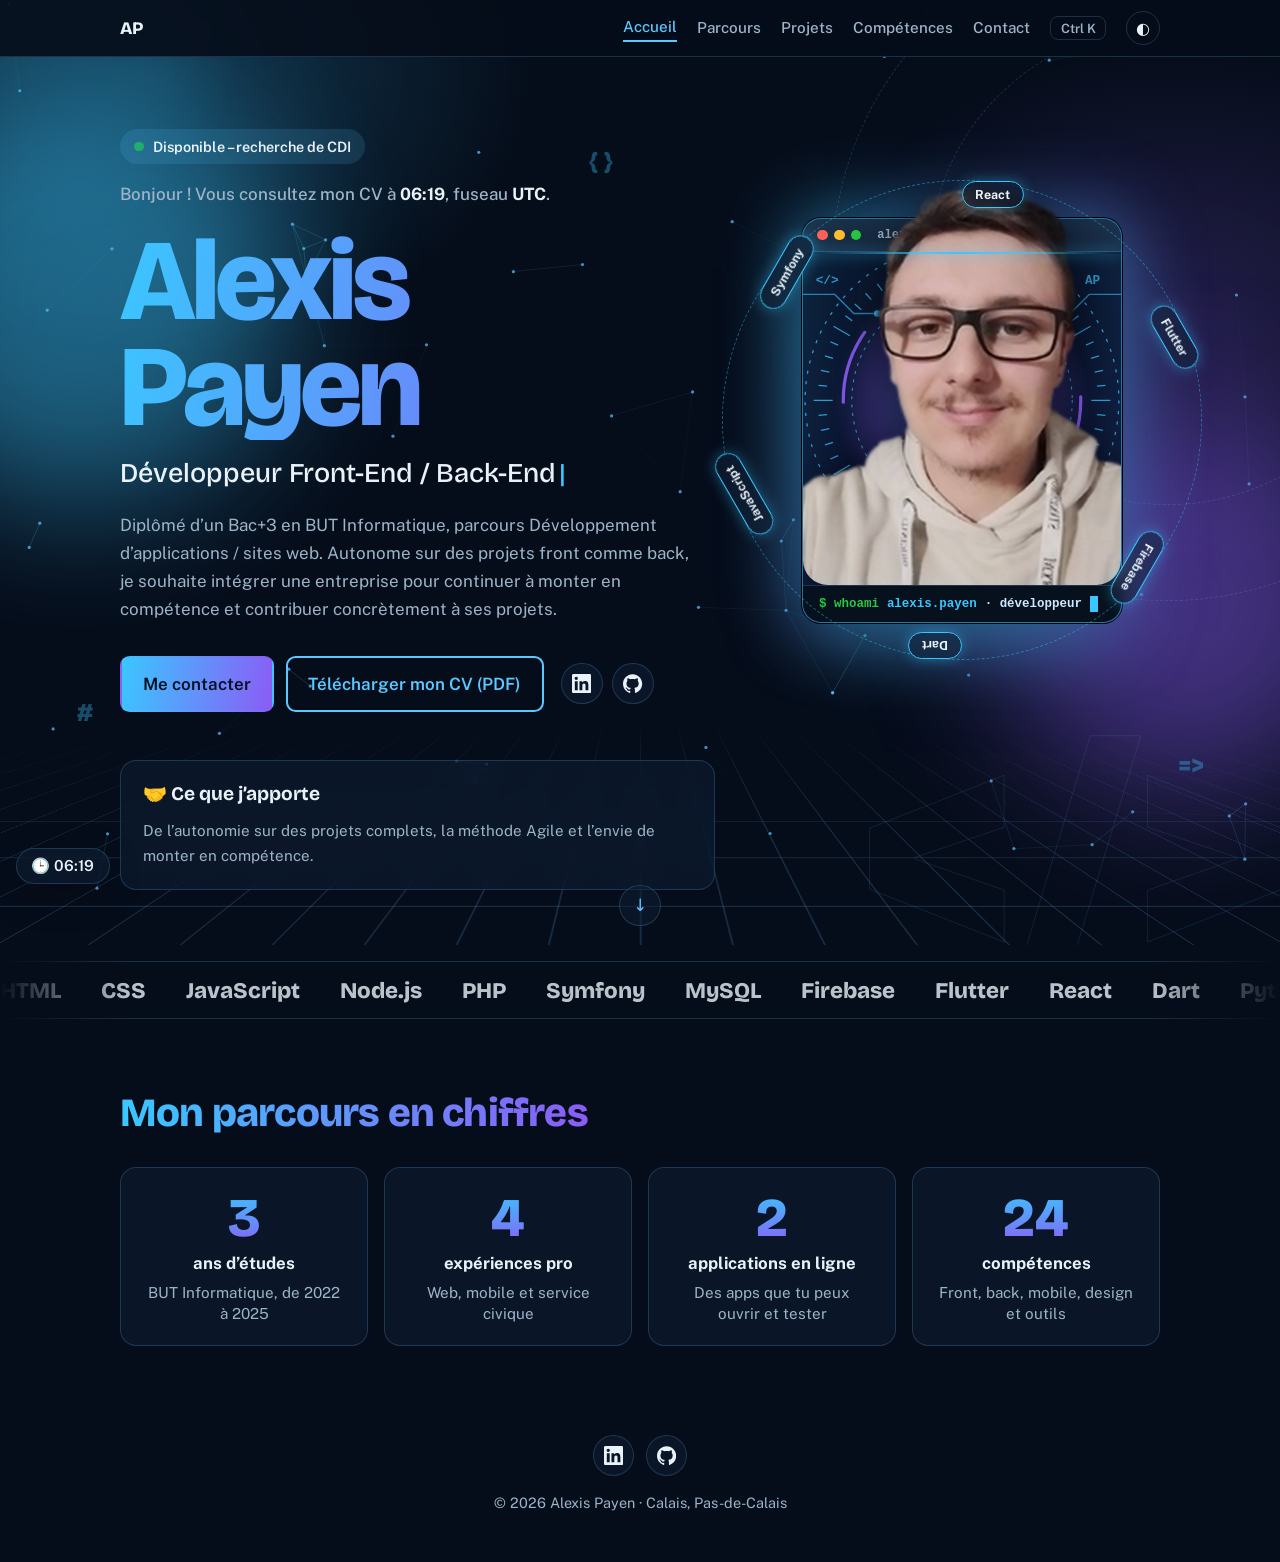
==== commit 2db5ec06: "Contact : correction du vide dans le formulaire" ====
--- a/index.html
+++ b/index.html
@@ -10,7 +10,7 @@
 <link rel="preconnect" href="https://fonts.googleapis.com">
 <link rel="preconnect" href="https://fonts.gstatic.com" crossorigin>
 <link href="https://fonts.googleapis.com/css2?family=Bricolage+Grotesque:opsz,wght@12..96,500;12..96,800&family=Public+Sans:wght@400;500;600&display=swap" rel="stylesheet">
-<link rel="stylesheet" href="css/style.css?v=14">
+<link rel="stylesheet" href="css/style.css?v=15">
 </head>
 <body>
 <header class="top"><div class="wrap">
@@ -31,33 +31,17 @@
         </div>
       </div>
       <div class="portrait" data-d="26"><div class="orbit-w" aria-hidden="true"><div class="orbit"><i style="--ang:0deg"><b>React</b></i><i style="--ang:60deg"><b>Flutter</b></i><i style="--ang:120deg"><b>Firebase</b></i><i style="--ang:180deg"><b>Dart</b></i><i style="--ang:240deg"><b>JavaScript</b></i><i style="--ang:300deg"><b>Symfony</b></i></div></div>
-        <div class="frame">
-          <img src="assets/photo.jpg" alt="Portrait d’Alexis Payen" onerror="this.remove()">
-          <span class="initials" aria-hidden="true">AP</span>
-        </div>
-      </div>
-    </div>
-  </div>
-<section><div class="wrap"><div class="banner">
-<span class="ico" aria-hidden="true">🤝</span>
-<div><h3>Actuellement accompagné par la Mission Locale</h3>
-<p>Je suis suivi dans le cadre du Contrat d’Engagement Jeune (CEJ) pour trouver mon premier CDI en développement web. Je suis disponible pour des entretiens.</p></div>
-</div></div></section>
-<section><div class="wrap"><div class="grid">
-<a class="card link-card" href="parcours.html"><h3>Parcours</h3><p>Service civique, missions de développement, BUT Informatique et lieux où j’ai travaillé et étudié.</p><span class="go">Voir mon parcours</span></a>
-<a class="card link-card" href="projets.html"><h3>Projets</h3><p>Un classeur de fiches techniques : langages, outils et fonctionnalités de chaque projet.</p><span class="go">Voir mes projets</span></a>
-<a class="card link-card" href="competences.html"><h3>Compétences</h3><p>Frontend, backend, mobile, design : explore mes technologies, outils et qualités.</p><span class="go">Voir mes compétences</span></a>
-<a class="card link-card" href="contact.html"><h3>Contact</h3><p>E-mail, téléphone, LinkedIn, zone de recherche et permis B.</p><span class="go">Me contacter</span></a>
-</div></div></section>
-<section><div class="wrap"><h2>Ce que je recherche</h2><div class="want">
-<div class="card"><h3>🎯 Poste visé</h3><p class="small">Développeur web (front-end, back-end ou full-stack) ou développeur mobile Flutter.</p></div>
-<div class="card"><h3>📄 Contrat</h3><p class="small">CDI dans l’informatique.</p></div>
-<div class="card"><h3>📍 Zone</h3><p class="small">Pas-de-Calais / Nord · Permis B.</p></div>
-<div class="card"><h3>🧰 Technologies</h3><div class="chips" style="margin-top:.6rem"><span>Flutter</span><span>Dart</span><span>React</span><span>Firebase</span><span>Symfony</span><span>JavaScript</span></div></div>
+        <div class="win"><div class="win-bar"><i></i><i></i><i></i><span>alexis.dev</span></div><div class="win-body"><svg class="hudsvg" viewBox="0 0 300 315" preserveAspectRatio="xMidYMid meet" aria-hidden="true"><defs><radialGradient id="hg" cx="50%" cy="50%" r="50%"><stop offset="0" style="stop-color:var(--g1);stop-opacity:.55"/><stop offset=".7" style="stop-color:var(--g2);stop-opacity:.25"/><stop offset="1" style="stop-color:var(--g2);stop-opacity:0"/></radialGradient></defs>
+<circle cx="150" cy="140" r="120" fill="url(#hg)"/>
+<g class="hud-o" fill="none" style="stroke:var(--g1)" stroke-width="1.2" opacity=".75"><path d="M272.0 140.0L290.0 140.0"/><path d="M277.3 153.4L285.3 154.2"/><path d="M275.2 166.6L283.0 168.3"/><path d="M271.7 179.6L279.3 182.0"/><path d="M266.9 192.1L274.2 195.3"/><path d="M255.7 201.0L271.2 210.0"/><path d="M253.6 215.2L260.0 219.9"/><path d="M245.1 225.6L251.1 231.0"/><path d="M235.6 235.1L241.0 241.1"/><path d="M225.2 243.6L229.9 250.0"/><path d="M211.0 245.7L220.0 261.2"/><path d="M202.1 256.9L205.3 264.2"/><path d="M189.6 261.7L192.0 269.3"/><path d="M176.6 265.2L178.3 273.0"/><path d="M163.4 267.3L164.2 275.3"/><path d="M150.0 262.0L150.0 280.0"/><path d="M136.6 267.3L135.8 275.3"/><path d="M123.4 265.2L121.7 273.0"/><path d="M110.4 261.7L108.0 269.3"/><path d="M97.9 256.9L94.7 264.2"/><path d="M89.0 245.7L80.0 261.2"/><path d="M74.8 243.6L70.1 250.0"/><path d="M64.4 235.1L59.0 241.1"/><path d="M54.9 225.6L48.9 231.0"/><path d="M46.4 215.2L40.0 219.9"/><path d="M44.3 201.0L28.8 210.0"/><path d="M33.1 192.1L25.8 195.3"/><path d="M28.3 179.6L20.7 182.0"/><path d="M24.8 166.6L17.0 168.3"/><path d="M22.7 153.4L14.7 154.2"/><path d="M28.0 140.0L10.0 140.0"/><path d="M22.7 126.6L14.7 125.8"/><path d="M24.8 113.4L17.0 111.7"/><path d="M28.3 100.4L20.7 98.0"/><path d="M33.1 87.9L25.8 84.7"/><path d="M44.3 79.0L28.8 70.0"/><path d="M46.4 64.8L40.0 60.1"/><path d="M54.9 54.4L48.9 49.0"/><path d="M64.4 44.9L59.0 38.9"/><path d="M74.8 36.4L70.1 30.0"/><path d="M89.0 34.3L80.0 18.8"/><path d="M97.9 23.1L94.7 15.8"/><path d="M110.4 18.3L108.0 10.7"/><path d="M123.4 14.8L121.7 7.0"/><path d="M136.6 12.7L135.8 4.7"/><path d="M150.0 18.0L150.0 0.0"/><path d="M163.4 12.7L164.2 4.7"/><path d="M176.6 14.8L178.3 7.0"/><path d="M189.6 18.3L192.0 10.7"/><path d="M202.1 23.1L205.3 15.8"/><path d="M211.0 34.3L220.0 18.8"/><path d="M225.2 36.4L229.9 30.0"/><path d="M235.6 44.9L241.0 38.9"/><path d="M245.1 54.4L251.1 49.0"/><path d="M253.6 64.8L260.0 60.1"/><path d="M255.7 79.0L271.2 70.0"/><path d="M266.9 87.9L274.2 84.7"/><path d="M271.7 100.4L279.3 98.0"/><path d="M275.2 113.4L283.0 111.7"/><path d="M277.3 126.6L285.3 125.8"/><circle cx="150" cy="140" r="148" stroke-dasharray="3 7"/></g>
+<g class="hud-i" fill="none" style="stroke:var(--g2)" stroke-width="3" stroke-linecap="round"><circle cx="150" cy="140" r="112" stroke-dasharray="70 110 30 140" opacity=".9"/><circle cx="150" cy="140" r="104" style="stroke:var(--g1)" stroke-width="1" stroke-dasharray="2 6" opacity=".7"/></g>
+<g fill="none" style="stroke:var(--g1)" stroke-width="1.3" opacity=".6"><path d="M0 285H55L72 268H118"/><path d="M300 285H245L228 268H190"/><path d="M0 40H30L48 58H70"/><path d="M300 40H270L252 58H232"/></g>
+<g style="fill:var(--g1)" opacity=".85"><circle cx="118" cy="268" r="3"/><circle cx="190" cy="268" r="3"/><circle cx="70" cy="58" r="3"/><circle cx="232" cy="58" r="3"/></g>
+<g style="fill:var(--g1)" font-family="ui-monospace,Menlo,Consolas,monospace" font-size="12" font-weight="700" opacity=".7"><text x="12" y="30">&lt;/&gt;</text><text x="252" y="305">{ }</text><text x="12" y="305">01</text><text x="266" y="30">AP</text></g></svg><div class="cutw"><img src="assets/alexis.png" alt="Portrait d’Alexis Payen" onerror="this.onerror=null;this.src='assets/photo.jpg'"></div></div><div class="win-prompt"><span class="pr">$ whoami</span><b>alexis.payen</b><span>· développeur</span><u></u></div></div></div>
 <div class="card"><h3>🤝 Ce que j’apporte</h3><p class="small">De l’autonomie sur des projets complets, la méthode Agile et l’envie de monter en compétence.</p></div>
 </div></div></section>
 </main>
 <footer><div class="wrap"><div class="social"><a href="https://www.linkedin.com/in/alexis-payen-2b2b54290/" target="_blank" rel="noopener" aria-label="LinkedIn" title="LinkedIn" style="--c:#0A66C2;--f:#fff"><svg viewBox="0 0 24 24" aria-hidden="true"><path d="M20.447 20.452h-3.554v-5.569c0-1.328-.027-3.037-1.852-3.037-1.853 0-2.136 1.445-2.136 2.939v5.667H9.351V9h3.414v1.561h.046c.477-.9 1.637-1.85 3.37-1.85 3.601 0 4.267 2.37 4.267 5.455v6.286zM5.337 7.433c-1.144 0-2.063-.926-2.063-2.065 0-1.138.92-2.063 2.063-2.063 1.14 0 2.064.925 2.064 2.063 0 1.139-.925 2.065-2.064 2.065zm1.782 13.019H3.555V9h3.564v11.452zM22.225 0H1.771C.792 0 0 .774 0 1.729v20.542C0 23.227.792 24 1.771 24h20.451C23.2 24 24 23.227 24 22.271V1.729C24 .774 23.2 0 22.222 0h.003z"/></svg></a><a href="https://github.com/AlexisPayen" target="_blank" rel="noopener" aria-label="GitHub" title="GitHub" style="--c:#f0f6fc;--f:#0d1117"><svg viewBox="0 0 24 24" aria-hidden="true"><path d="M12 .297c-6.63 0-12 5.373-12 12 0 5.303 3.438 9.8 8.205 11.385.6.113.82-.258.82-.577 0-.285-.01-1.04-.015-2.04-3.338.724-4.042-1.61-4.042-1.61C4.422 18.07 3.633 17.7 3.633 17.7c-1.087-.744.084-.729.084-.729 1.205.084 1.838 1.236 1.838 1.236 1.07 1.835 2.809 1.305 3.495.998.108-.776.417-1.305.76-1.605-2.665-.3-5.466-1.332-5.466-5.93 0-1.31.465-2.38 1.235-3.22-.135-.303-.54-1.523.105-3.176 0 0 1.005-.322 3.3 1.23.96-.267 1.98-.399 3-.405 1.02.006 2.04.138 3 .405 2.28-1.552 3.285-1.23 3.285-1.23.645 1.653.24 2.873.12 3.176.765.84 1.23 1.91 1.23 3.22 0 4.61-2.805 5.625-5.475 5.92.42.36.81 1.096.81 2.22 0 1.606-.015 2.896-.015 3.286 0 .315.21.69.825.57C20.565 22.092 24 17.592 24 12.297c0-6.627-5.373-12-12-12"/></svg></a></div>© <span id="y">2026</span> Alexis Payen · Calais, Pas-de-Calais</div></footer>
-<script src="js/script.js?v=14"></script>
+<script src="js/script.js?v=15"></script>
 </body>
 </html>
--- a/css/style.css
+++ b/css/style.css
@@ -411,4 +411,23 @@
 .btn.primary::after{content:"";position:absolute;inset:0;background:linear-gradient(110deg,transparent 30%,rgba(255,255,255,.55) 50%,transparent 70%);transform:translateX(-130%);animation:sweep 3.4s ease-in-out infinite}
 @keyframes sweep{to{transform:translateX(130%)}}
 @media (max-width:760px){.hero{min-height:auto;padding:2.5rem 0 4.5rem}.orbit-w{width:125%}}
-@media (prefers-reduced-motion:reduce){.orbit,.orbit b,.cue,.btn.primary::after{animation:none}}+@media (prefers-reduced-motion:reduce){.orbit,.orbit b,.cue,.btn.primary::after{animation:none}}
+
+/* ===== Cadre « fenêtre développeur » avec portrait détouré ===== */
+.portrait{width:min(100%,20rem)}
+.win{position:relative;z-index:1;border-radius:1.2rem;border:1px solid color-mix(in srgb,var(--g1) 55%,transparent);background:linear-gradient(160deg,#0a1a30,#0e1033);box-shadow:0 0 0 1px #000,0 30px 80px -20px color-mix(in srgb,var(--g1) 55%,#000),inset 0 0 60px color-mix(in srgb,var(--g1) 14%,transparent)}
+.win-bar{position:relative;z-index:1;display:flex;align-items:center;gap:.4rem;padding:.55rem .9rem;border-bottom:1px solid rgba(124,196,255,.2);border-radius:1.2rem 1.2rem 0 0;background:rgba(255,255,255,.05)}
+.win-bar i{width:.65rem;height:.65rem;border-radius:50%;background:#ff5f56}.win-bar i:nth-child(2){background:#ffbd2e}.win-bar i:nth-child(3){background:#27c93f}
+.win-bar span{margin-left:.6rem;font:600 .75rem ui-monospace,Menlo,Consolas,monospace;color:#9db4c8}
+.win-body{position:relative;aspect-ratio:1/1.05}
+.hudsvg{position:absolute;inset:0;width:100%;height:100%;overflow:visible}
+.hud-o,.hud-i{transform-box:fill-box;transform-origin:center;animation:rot 50s linear infinite}
+.hud-i{animation-duration:24s;animation-direction:reverse}
+.cutw{position:absolute;left:0;right:0;bottom:0;height:150%;overflow:hidden;z-index:3;pointer-events:none}
+.cutw img{position:absolute;left:50%;bottom:0;height:100%;max-width:none;transform:translateX(-50%);filter:drop-shadow(0 8px 22px rgba(0,0,0,.6))}
+.win-body::after{content:"";position:absolute;left:0;right:0;top:0;height:2px;background:linear-gradient(90deg,transparent,var(--g1),transparent);box-shadow:0 0 14px var(--g1);animation:scan 4.5s ease-in-out infinite alternate;z-index:4;pointer-events:none}
+@keyframes scan{to{top:100%}}
+.win-prompt{position:relative;z-index:5;padding:.6rem 1rem;border-top:1px solid rgba(124,196,255,.2);border-radius:0 0 1.2rem 1.2rem;background:#07101d;font:600 .78rem ui-monospace,Menlo,Consolas,monospace;color:#cfe8ff;display:flex;align-items:center;gap:.5rem;flex-wrap:wrap}
+.win-prompt .pr{color:#27c93f}.win-prompt b{color:var(--g1)}
+.win-prompt u{display:inline-block;width:.5rem;height:1rem;background:var(--g1);animation:blink 1s steps(1) infinite;text-decoration:none}
+@media (prefers-reduced-motion:reduce){.hud-o,.hud-i,.win-body::after,.win-prompt u{animation:none}}
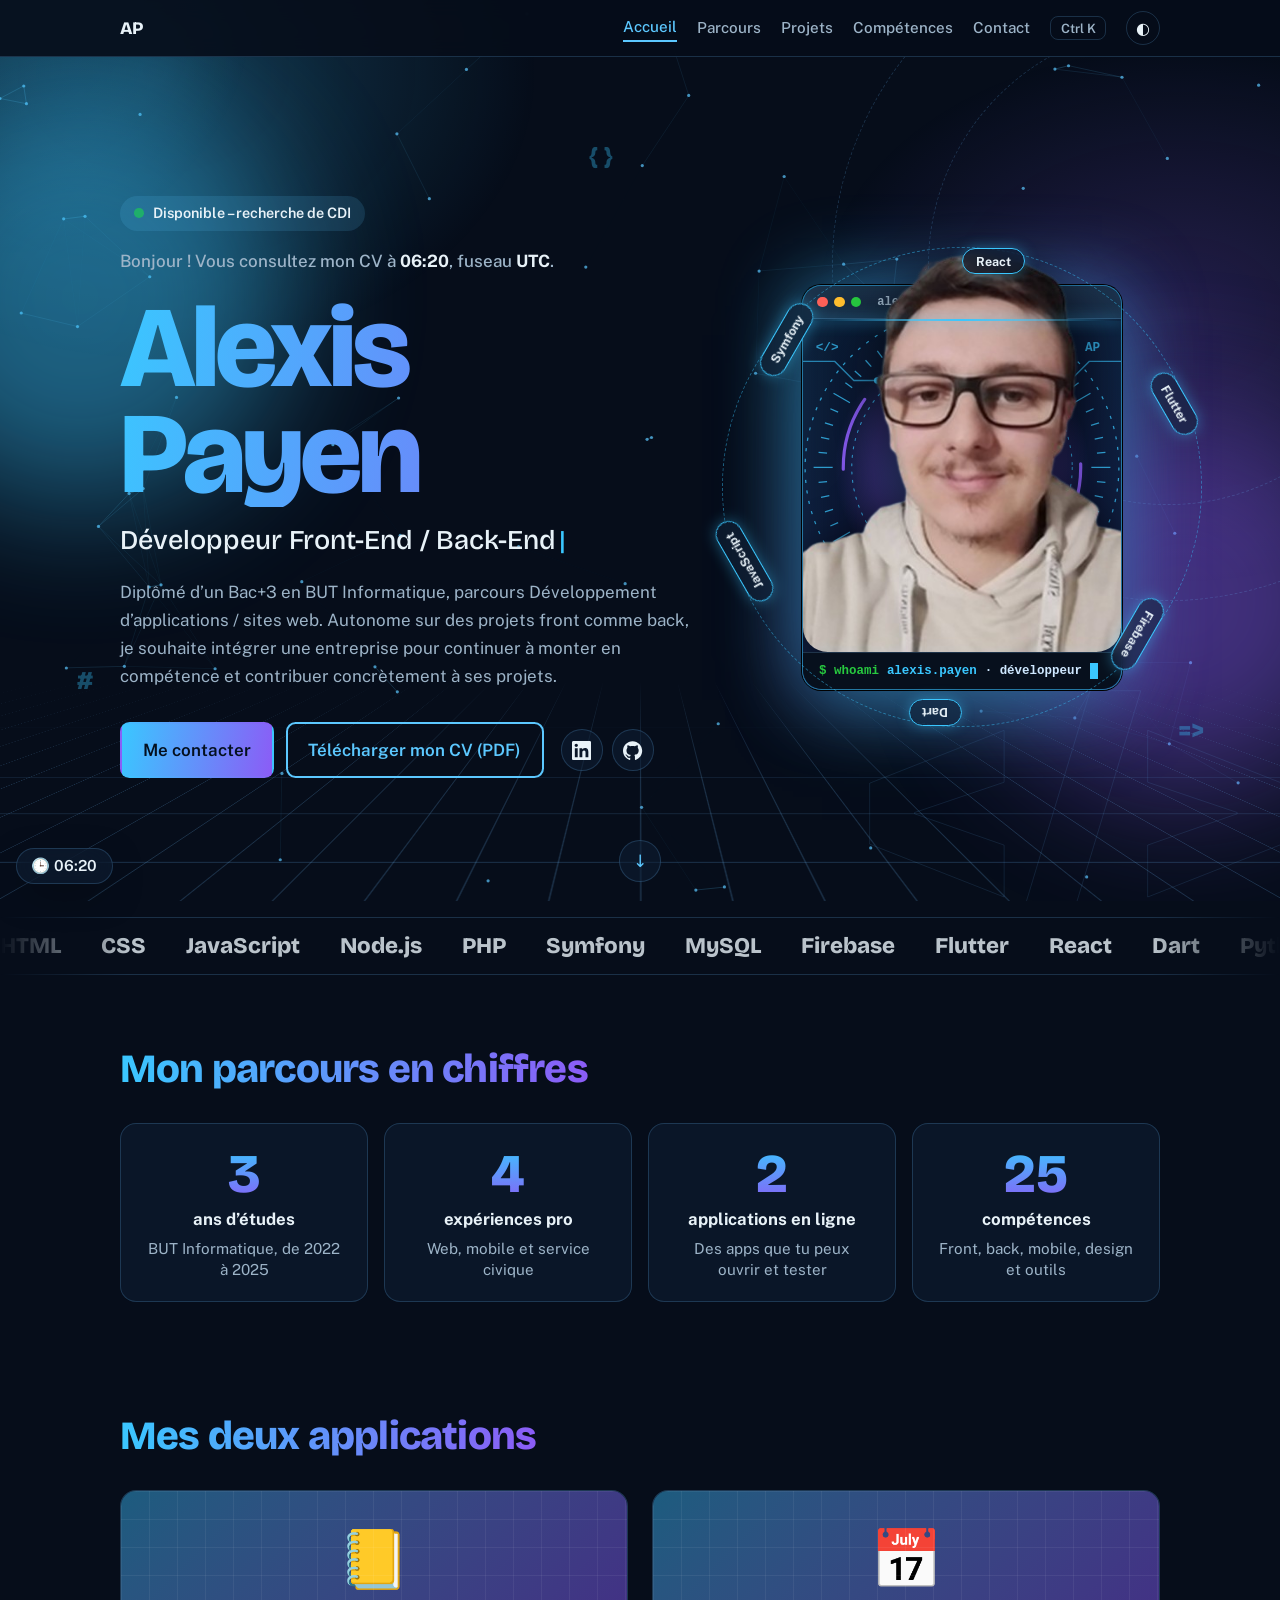
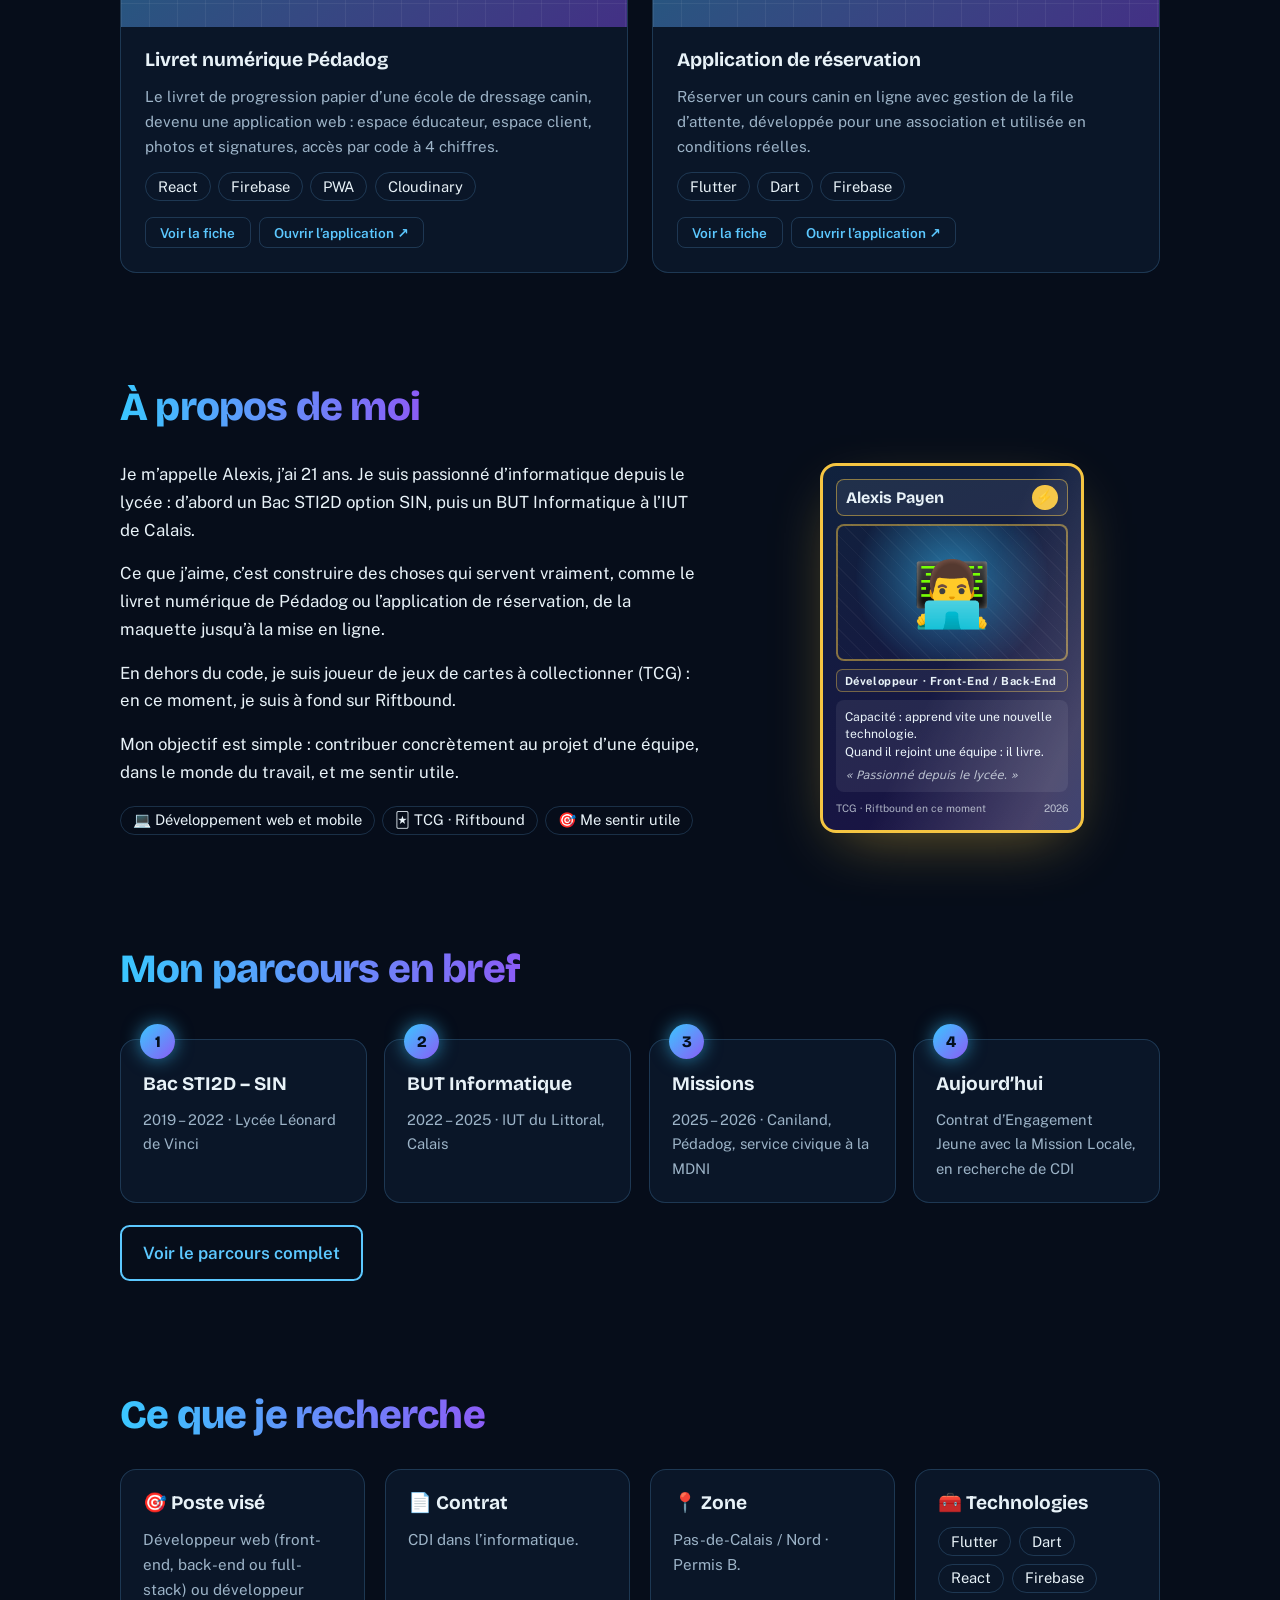
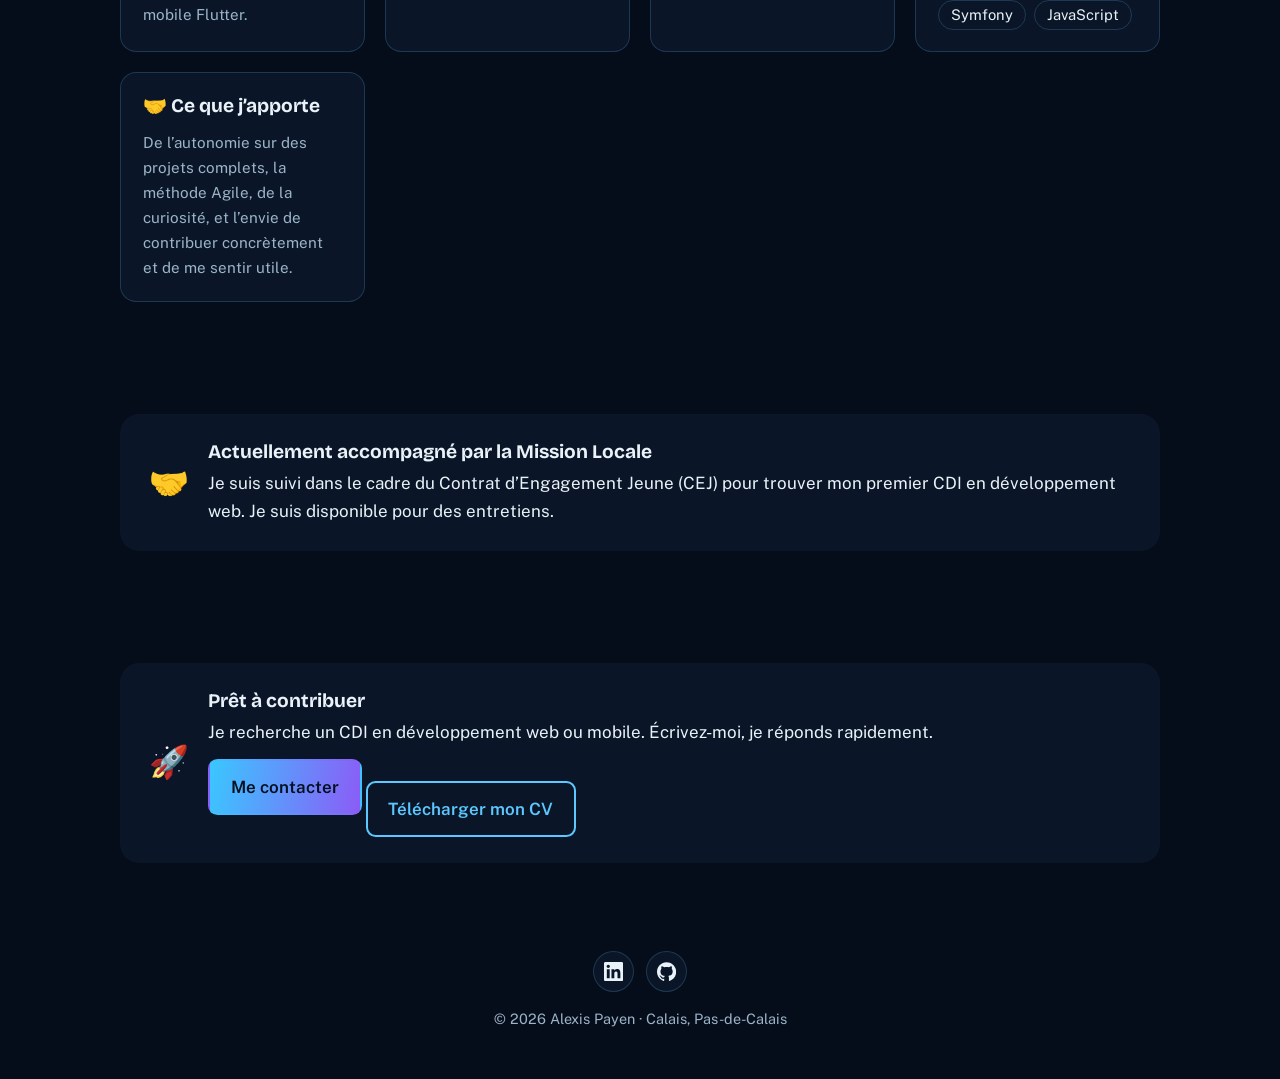
==== commit 79878695: "Acceuil nouveau design" ====
--- a/index.html
+++ b/index.html
@@ -10,7 +10,7 @@
 <link rel="preconnect" href="https://fonts.googleapis.com">
 <link rel="preconnect" href="https://fonts.gstatic.com" crossorigin>
 <link href="https://fonts.googleapis.com/css2?family=Bricolage+Grotesque:opsz,wght@12..96,500;12..96,800&family=Public+Sans:wght@400;500;600&display=swap" rel="stylesheet">
-<link rel="stylesheet" href="css/style.css?v=15">
+<link rel="stylesheet" href="css/style.css?v=18">
 </head>
 <body>
 <header class="top"><div class="wrap">
@@ -38,10 +38,10 @@
 <g fill="none" style="stroke:var(--g1)" stroke-width="1.3" opacity=".6"><path d="M0 285H55L72 268H118"/><path d="M300 285H245L228 268H190"/><path d="M0 40H30L48 58H70"/><path d="M300 40H270L252 58H232"/></g>
 <g style="fill:var(--g1)" opacity=".85"><circle cx="118" cy="268" r="3"/><circle cx="190" cy="268" r="3"/><circle cx="70" cy="58" r="3"/><circle cx="232" cy="58" r="3"/></g>
 <g style="fill:var(--g1)" font-family="ui-monospace,Menlo,Consolas,monospace" font-size="12" font-weight="700" opacity=".7"><text x="12" y="30">&lt;/&gt;</text><text x="252" y="305">{ }</text><text x="12" y="305">01</text><text x="266" y="30">AP</text></g></svg><div class="cutw"><img src="assets/alexis.png" alt="Portrait d’Alexis Payen" onerror="this.onerror=null;this.src='assets/photo.jpg'"></div></div><div class="win-prompt"><span class="pr">$ whoami</span><b>alexis.payen</b><span>· développeur</span><u></u></div></div></div>
-<div class="card"><h3>🤝 Ce que j’apporte</h3><p class="small">De l’autonomie sur des projets complets, la méthode Agile et l’envie de monter en compétence.</p></div>
-</div></div></section>
+</div></div>
+<section id="a-la-une"><div class="wrap"><h2>Mes deux applications</h2><div class="feat"><article class="card fcard"><div class="fh" aria-hidden="true">📒</div><div class="fb"><h3>Livret numérique Pédadog</h3><p class="small" style="margin-top:.4rem">Le livret de progression papier d’une école de dressage canin, devenu une application web : espace éducateur, espace client, photos et signatures, accès par code à 4 chiffres.</p><div class="chips" style="margin-top:.8rem"><span>React</span><span>Firebase</span><span>PWA</span><span>Cloudinary</span></div><div class="acts"><a class="mini" href="projets.html">Voir la fiche</a><a class="mini" href="https://e-booking-a7637.web.app/" target="_blank" rel="noopener">Ouvrir l’application ↗</a></div></div></article><article class="card fcard"><div class="fh" aria-hidden="true">📅</div><div class="fb"><h3>Application de réservation</h3><p class="small" style="margin-top:.4rem">Réserver un cours canin en ligne avec gestion de la file d’attente, développée pour une association et utilisée en conditions réelles.</p><div class="chips" style="margin-top:.8rem"><span>Flutter</span><span>Dart</span><span>Firebase</span></div><div class="acts"><a class="mini" href="projets.html">Voir la fiche</a><a class="mini" href="https://pedadog-d5728.web.app/" target="_blank" rel="noopener">Ouvrir l’application ↗</a></div></div></article></div></div></section><section id="a-propos"><div class="wrap"><h2>À propos de moi</h2><div class="about"><div><p>Je m’appelle Alexis, j’ai 21 ans. Je suis passionné d’informatique depuis le lycée : d’abord un Bac STI2D option SIN, puis un BUT Informatique à l’IUT de Calais.</p><p>Ce que j’aime, c’est construire des choses qui servent vraiment, comme le livret numérique de Pédadog ou l’application de réservation, de la maquette jusqu’à la mise en ligne.</p><p>En dehors du code, je suis joueur de jeux de cartes à collectionner (TCG) : en ce moment, je suis à fond sur Riftbound.</p><p>Mon objectif est simple : contribuer concrètement au projet d’une équipe, dans le monde du travail, et me sentir utile.</p><div class="chips"><span>💻 Développement web et mobile</span><span>🃏 TCG · Riftbound</span><span>🎯 Me sentir utile</span></div></div><div class="card tcg"><div class="tc-top"><b>Alexis Payen</b><span class="cost">⚡</span></div><div class="tc-art" aria-hidden="true">👨‍💻</div><div class="tc-type">Développeur · Front-End / Back-End</div><div class="tc-text">Capacité : apprend vite une nouvelle technologie.<br>Quand il rejoint une équipe : il livre.<em>« Passionné depuis le lycée. »</em></div><div class="tc-foot"><span>TCG · Riftbound en ce moment</span><span>2026</span></div></div></div></div></section><section id="parcours-bref"><div class="wrap"><h2>Mon parcours en bref</h2><div class="steps"><div class="card"><h3>Bac STI2D – SIN</h3><p>2019 – 2022 · Lycée Léonard de Vinci</p></div><div class="card"><h3>BUT Informatique</h3><p>2022 – 2025 · IUT du Littoral, Calais</p></div><div class="card"><h3>Missions</h3><p>2025 – 2026 · Caniland, Pédadog, service civique à la MDNI</p></div><div class="card"><h3>Aujourd’hui</h3><p>Contrat d’Engagement Jeune avec la Mission Locale, en recherche de CDI</p></div></div><p style="margin-top:1.4rem"><a class="btn ghost" href="parcours.html">Voir le parcours complet</a></p></div></section><section><div class="wrap"><h2>Ce que je recherche</h2><div class="want"><div class="card"><h3>🎯 Poste visé</h3><p class="small">Développeur web (front-end, back-end ou full-stack) ou développeur mobile Flutter.</p></div><div class="card"><h3>📄 Contrat</h3><p class="small">CDI dans l’informatique.</p></div><div class="card"><h3>📍 Zone</h3><p class="small">Pas-de-Calais / Nord · Permis B.</p></div><div class="card"><h3>🧰 Technologies</h3><div class="chips" style="margin-top:.6rem"><span>Flutter</span><span>Dart</span><span>React</span><span>Firebase</span><span>Symfony</span><span>JavaScript</span></div></div><div class="card"><h3>🤝 Ce que j’apporte</h3><p class="small">De l’autonomie sur des projets complets, la méthode Agile, de la curiosité, et l’envie de contribuer concrètement et de me sentir utile.</p></div></div></div></section><section><div class="wrap"><div class="banner"><span class="ico" aria-hidden="true">🤝</span><div><h3>Actuellement accompagné par la Mission Locale</h3><p>Je suis suivi dans le cadre du Contrat d’Engagement Jeune (CEJ) pour trouver mon premier CDI en développement web. Je suis disponible pour des entretiens.</p></div></div></div></section><section><div class="wrap"><div class="banner"><span class="ico" aria-hidden="true">🚀</span><div><h3>Prêt à contribuer</h3><p style="margin-bottom:.8rem">Je recherche un CDI en développement web ou mobile. Écrivez-moi, je réponds rapidement.</p><a class="btn primary" href="contact.html">Me contacter</a> <a class="btn ghost" href="assets/Cv.pdf" download>Télécharger mon CV</a></div></div></div></section>
 </main>
 <footer><div class="wrap"><div class="social"><a href="https://www.linkedin.com/in/alexis-payen-2b2b54290/" target="_blank" rel="noopener" aria-label="LinkedIn" title="LinkedIn" style="--c:#0A66C2;--f:#fff"><svg viewBox="0 0 24 24" aria-hidden="true"><path d="M20.447 20.452h-3.554v-5.569c0-1.328-.027-3.037-1.852-3.037-1.853 0-2.136 1.445-2.136 2.939v5.667H9.351V9h3.414v1.561h.046c.477-.9 1.637-1.85 3.37-1.85 3.601 0 4.267 2.37 4.267 5.455v6.286zM5.337 7.433c-1.144 0-2.063-.926-2.063-2.065 0-1.138.92-2.063 2.063-2.063 1.14 0 2.064.925 2.064 2.063 0 1.139-.925 2.065-2.064 2.065zm1.782 13.019H3.555V9h3.564v11.452zM22.225 0H1.771C.792 0 0 .774 0 1.729v20.542C0 23.227.792 24 1.771 24h20.451C23.2 24 24 23.227 24 22.271V1.729C24 .774 23.2 0 22.222 0h.003z"/></svg></a><a href="https://github.com/AlexisPayen" target="_blank" rel="noopener" aria-label="GitHub" title="GitHub" style="--c:#f0f6fc;--f:#0d1117"><svg viewBox="0 0 24 24" aria-hidden="true"><path d="M12 .297c-6.63 0-12 5.373-12 12 0 5.303 3.438 9.8 8.205 11.385.6.113.82-.258.82-.577 0-.285-.01-1.04-.015-2.04-3.338.724-4.042-1.61-4.042-1.61C4.422 18.07 3.633 17.7 3.633 17.7c-1.087-.744.084-.729.084-.729 1.205.084 1.838 1.236 1.838 1.236 1.07 1.835 2.809 1.305 3.495.998.108-.776.417-1.305.76-1.605-2.665-.3-5.466-1.332-5.466-5.93 0-1.31.465-2.38 1.235-3.22-.135-.303-.54-1.523.105-3.176 0 0 1.005-.322 3.3 1.23.96-.267 1.98-.399 3-.405 1.02.006 2.04.138 3 .405 2.28-1.552 3.285-1.23 3.285-1.23.645 1.653.24 2.873.12 3.176.765.84 1.23 1.91 1.23 3.22 0 4.61-2.805 5.625-5.475 5.92.42.36.81 1.096.81 2.22 0 1.606-.015 2.896-.015 3.286 0 .315.21.69.825.57C20.565 22.092 24 17.592 24 12.297c0-6.627-5.373-12-12-12"/></svg></a></div>© <span id="y">2026</span> Alexis Payen · Calais, Pas-de-Calais</div></footer>
-<script src="js/script.js?v=15"></script>
+<script src="js/script.js?v=18"></script>
 </body>
 </html>
--- a/css/style.css
+++ b/css/style.css
@@ -430,4 +430,27 @@
 .win-prompt{position:relative;z-index:5;padding:.6rem 1rem;border-top:1px solid rgba(124,196,255,.2);border-radius:0 0 1.2rem 1.2rem;background:#07101d;font:600 .78rem ui-monospace,Menlo,Consolas,monospace;color:#cfe8ff;display:flex;align-items:center;gap:.5rem;flex-wrap:wrap}
 .win-prompt .pr{color:#27c93f}.win-prompt b{color:var(--g1)}
 .win-prompt u{display:inline-block;width:.5rem;height:1rem;background:var(--g1);animation:blink 1s steps(1) infinite;text-decoration:none}
-@media (prefers-reduced-motion:reduce){.hud-o,.hud-i,.win-body::after,.win-prompt u{animation:none}}+@media (prefers-reduced-motion:reduce){.hud-o,.hud-i,.win-body::after,.win-prompt u{animation:none}}
+
+/* ===== Accueil : projets à la une, à propos, carte TCG ===== */
+.feat{display:grid;grid-template-columns:repeat(auto-fit,minmax(20rem,1fr));gap:1.5rem}
+.fcard{padding:0;overflow:hidden}
+.fcard .fh{position:relative;height:8.5rem;display:grid;place-items:center;font-size:3.6rem;background:linear-gradient(135deg,color-mix(in srgb,var(--g1) 38%,#0a1a30),color-mix(in srgb,var(--g2) 42%,#0e1033))}
+.fcard .fh::before{content:"";position:absolute;inset:0;background-image:linear-gradient(rgba(255,255,255,.06) 1px,transparent 1px),linear-gradient(90deg,rgba(255,255,255,.06) 1px,transparent 1px);background-size:28px 28px}
+.fcard .fb{padding:1.3rem 1.5rem 1.5rem}
+.fcard .acts{display:flex;gap:.5rem;flex-wrap:wrap;margin-top:1rem}
+.about{display:grid;grid-template-columns:1.4fr 1fr;gap:2.5rem;align-items:center}
+.about p{margin:0 0 1rem;font-size:1.05rem}
+.about .chips{margin-top:1.2rem}
+.tcg{width:100%;max-width:16.5rem;justify-self:center;aspect-ratio:5/7;padding:.8rem;display:flex;flex-direction:column;gap:.5rem;border:3px solid #f5c542;border-radius:1rem;background:linear-gradient(160deg,#10223d,#1a1245);position:relative;overflow:hidden;color:#e8f2f8;box-shadow:0 20px 60px -20px #f5c54277}
+.tc-top{display:flex;justify-content:space-between;align-items:center;font:800 1rem var(--head);background:rgba(255,255,255,.07);border:1px solid rgba(245,197,66,.5);border-radius:.5rem;padding:.3rem .6rem}
+.cost{width:1.6rem;height:1.6rem;border-radius:50%;display:grid;place-items:center;background:#f5c542;color:#1a1245;font-size:.85rem}
+.tc-art{flex:1;border:2px solid rgba(245,197,66,.5);border-radius:.5rem;display:grid;place-items:center;font-size:4rem;background:radial-gradient(circle at 50% 40%,color-mix(in srgb,var(--g1) 55%,transparent),transparent 70%),repeating-linear-gradient(45deg,transparent 0 10px,rgba(255,255,255,.04) 10px 11px)}
+.tc-type{font:700 .7rem var(--body);letter-spacing:.05em;border:1px solid rgba(245,197,66,.4);border-radius:.4rem;padding:.2rem .5rem;background:rgba(255,255,255,.05)}
+.tc-text{font-size:.76rem;line-height:1.45;background:rgba(255,255,255,.07);border-radius:.5rem;padding:.5rem .6rem}
+.tc-text em{display:block;margin-top:.4rem;opacity:.75;font-size:.72rem}
+.tc-foot{display:flex;justify-content:space-between;font-size:.65rem;opacity:.7}
+.tcg::after{content:"";position:absolute;inset:0;pointer-events:none;mix-blend-mode:screen;background:linear-gradient(115deg,transparent 20%,rgba(255,255,255,.2) 35%,rgba(120,200,255,.28) 45%,rgba(180,120,255,.28) 55%,transparent 70%);background-size:250% 250%;animation:holo 5s ease-in-out infinite}
+@keyframes holo{50%{background-position:100% 100%}}
+@media (max-width:860px){.about{grid-template-columns:1fr}}
+@media (prefers-reduced-motion:reduce){.tcg::after{animation:none}}
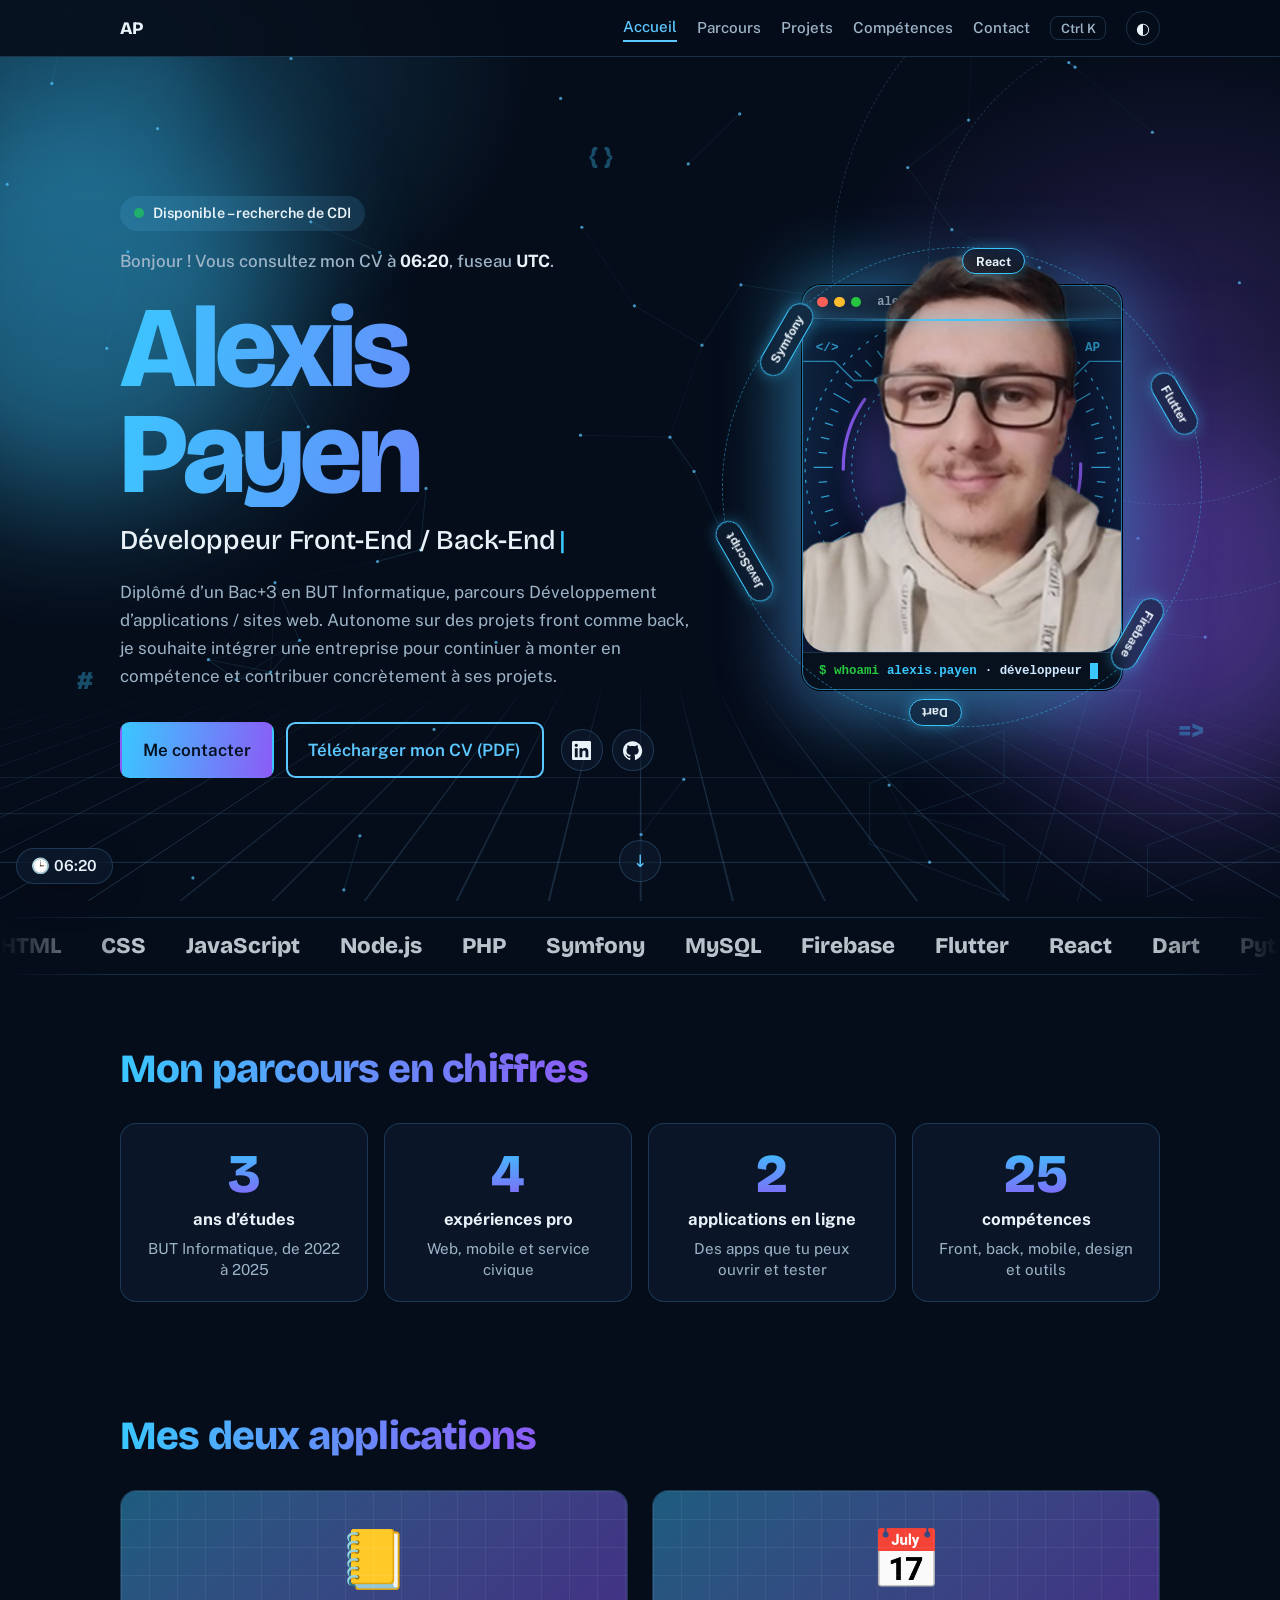
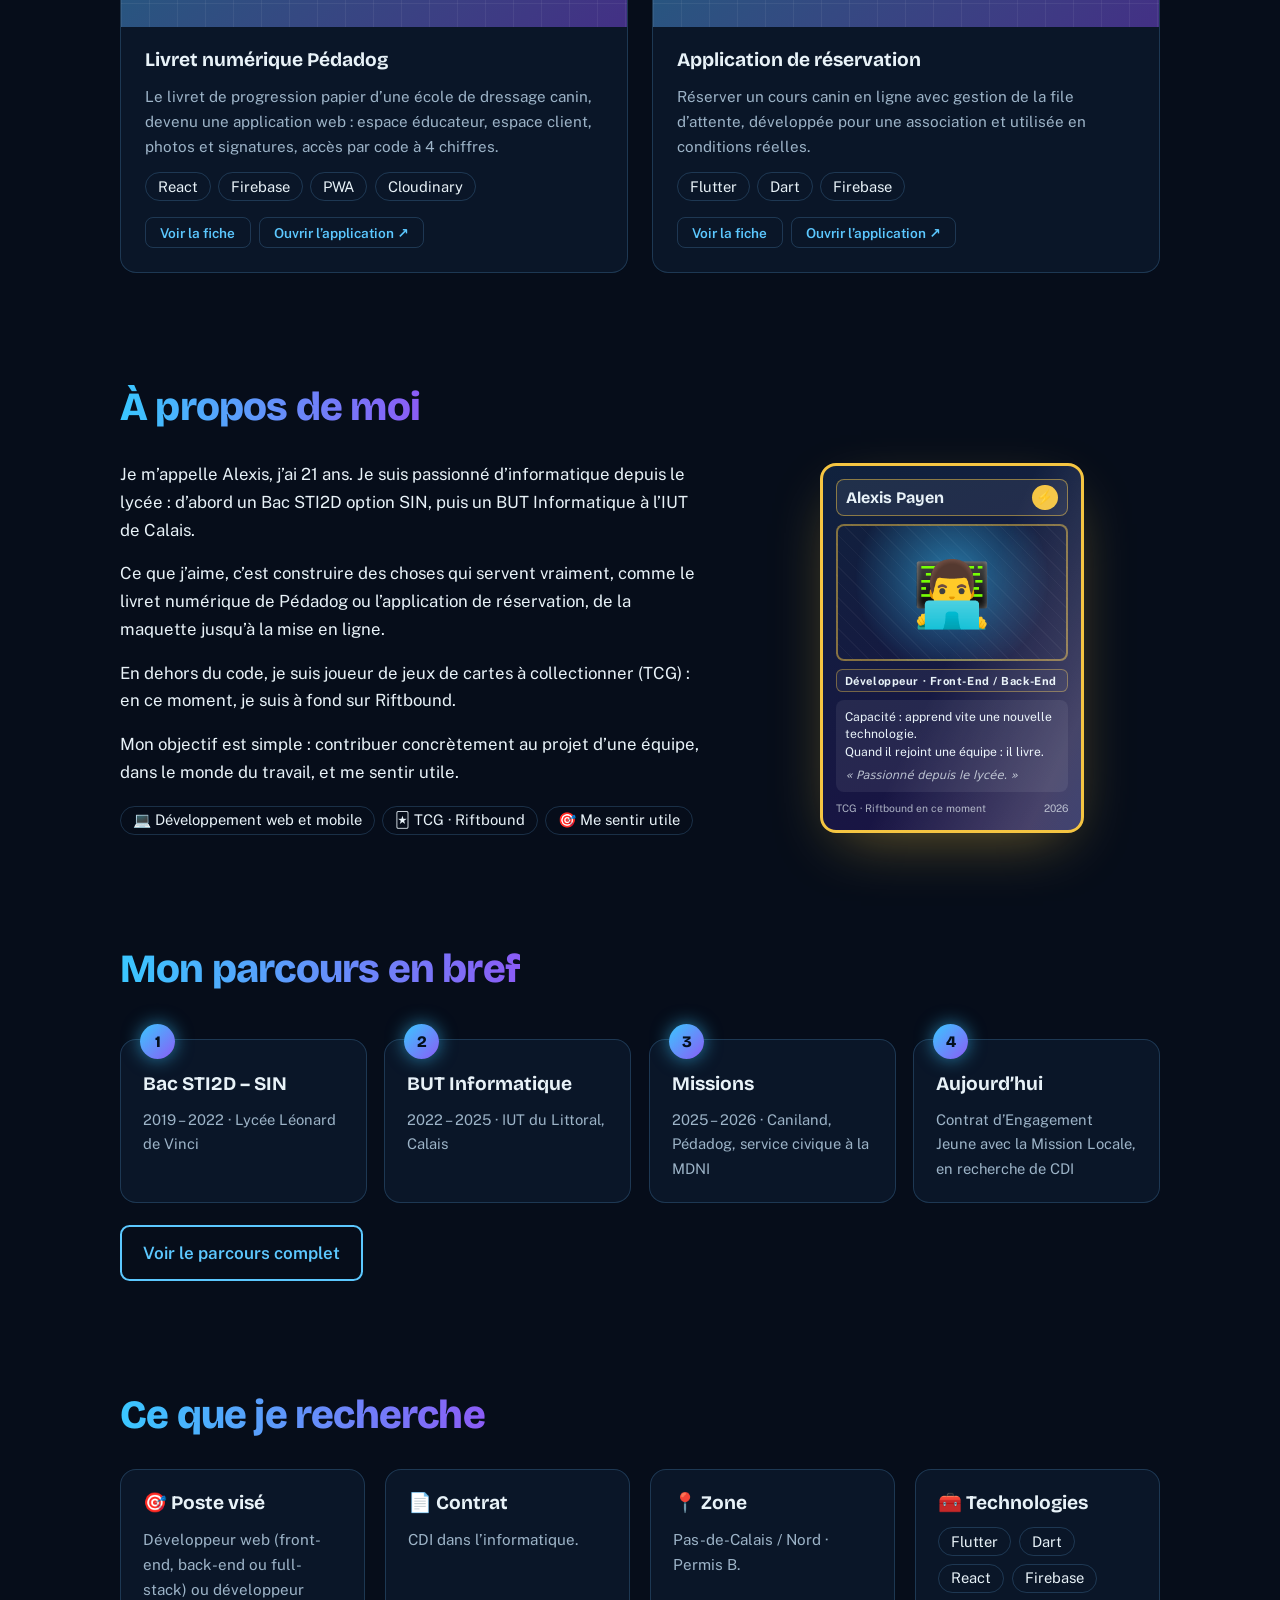
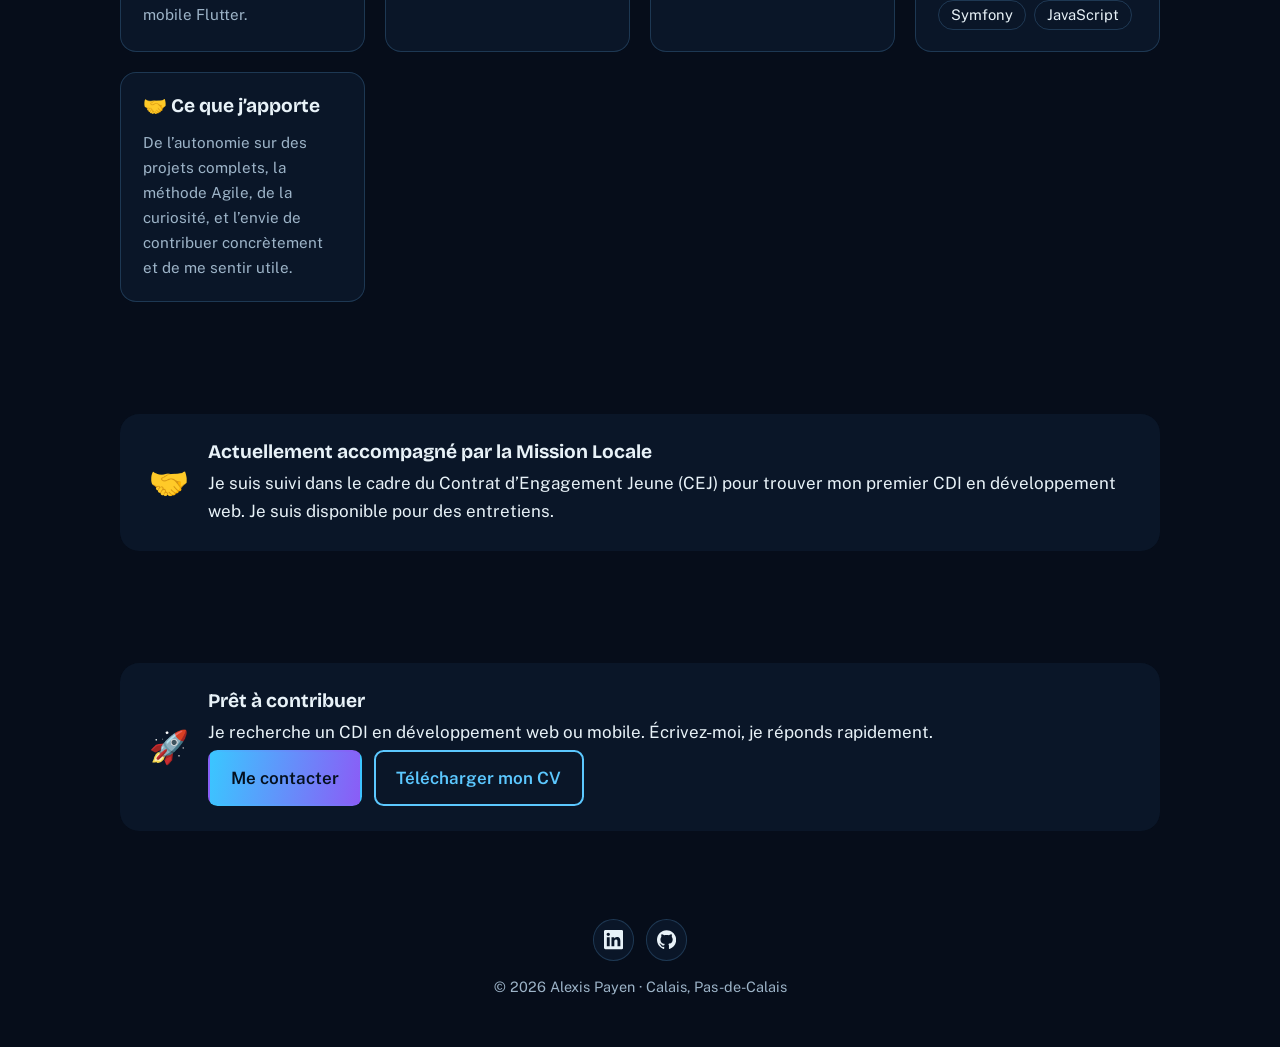
==== commit 152dc301: "Correction du statut en ligne et de l'alignement des boutons" ====
--- a/index.html
+++ b/index.html
@@ -10,7 +10,7 @@
 <link rel="preconnect" href="https://fonts.googleapis.com">
 <link rel="preconnect" href="https://fonts.gstatic.com" crossorigin>
 <link href="https://fonts.googleapis.com/css2?family=Bricolage+Grotesque:opsz,wght@12..96,500;12..96,800&family=Public+Sans:wght@400;500;600&display=swap" rel="stylesheet">
-<link rel="stylesheet" href="css/style.css?v=18">
+<link rel="stylesheet" href="css/style.css?v=19">
 </head>
 <body>
 <header class="top"><div class="wrap">
@@ -39,9 +39,9 @@
 <g style="fill:var(--g1)" opacity=".85"><circle cx="118" cy="268" r="3"/><circle cx="190" cy="268" r="3"/><circle cx="70" cy="58" r="3"/><circle cx="232" cy="58" r="3"/></g>
 <g style="fill:var(--g1)" font-family="ui-monospace,Menlo,Consolas,monospace" font-size="12" font-weight="700" opacity=".7"><text x="12" y="30">&lt;/&gt;</text><text x="252" y="305">{ }</text><text x="12" y="305">01</text><text x="266" y="30">AP</text></g></svg><div class="cutw"><img src="assets/alexis.png" alt="Portrait d’Alexis Payen" onerror="this.onerror=null;this.src='assets/photo.jpg'"></div></div><div class="win-prompt"><span class="pr">$ whoami</span><b>alexis.payen</b><span>· développeur</span><u></u></div></div></div>
 </div></div>
-<section id="a-la-une"><div class="wrap"><h2>Mes deux applications</h2><div class="feat"><article class="card fcard"><div class="fh" aria-hidden="true">📒</div><div class="fb"><h3>Livret numérique Pédadog</h3><p class="small" style="margin-top:.4rem">Le livret de progression papier d’une école de dressage canin, devenu une application web : espace éducateur, espace client, photos et signatures, accès par code à 4 chiffres.</p><div class="chips" style="margin-top:.8rem"><span>React</span><span>Firebase</span><span>PWA</span><span>Cloudinary</span></div><div class="acts"><a class="mini" href="projets.html">Voir la fiche</a><a class="mini" href="https://e-booking-a7637.web.app/" target="_blank" rel="noopener">Ouvrir l’application ↗</a></div></div></article><article class="card fcard"><div class="fh" aria-hidden="true">📅</div><div class="fb"><h3>Application de réservation</h3><p class="small" style="margin-top:.4rem">Réserver un cours canin en ligne avec gestion de la file d’attente, développée pour une association et utilisée en conditions réelles.</p><div class="chips" style="margin-top:.8rem"><span>Flutter</span><span>Dart</span><span>Firebase</span></div><div class="acts"><a class="mini" href="projets.html">Voir la fiche</a><a class="mini" href="https://pedadog-d5728.web.app/" target="_blank" rel="noopener">Ouvrir l’application ↗</a></div></div></article></div></div></section><section id="a-propos"><div class="wrap"><h2>À propos de moi</h2><div class="about"><div><p>Je m’appelle Alexis, j’ai 21 ans. Je suis passionné d’informatique depuis le lycée : d’abord un Bac STI2D option SIN, puis un BUT Informatique à l’IUT de Calais.</p><p>Ce que j’aime, c’est construire des choses qui servent vraiment, comme le livret numérique de Pédadog ou l’application de réservation, de la maquette jusqu’à la mise en ligne.</p><p>En dehors du code, je suis joueur de jeux de cartes à collectionner (TCG) : en ce moment, je suis à fond sur Riftbound.</p><p>Mon objectif est simple : contribuer concrètement au projet d’une équipe, dans le monde du travail, et me sentir utile.</p><div class="chips"><span>💻 Développement web et mobile</span><span>🃏 TCG · Riftbound</span><span>🎯 Me sentir utile</span></div></div><div class="card tcg"><div class="tc-top"><b>Alexis Payen</b><span class="cost">⚡</span></div><div class="tc-art" aria-hidden="true">👨‍💻</div><div class="tc-type">Développeur · Front-End / Back-End</div><div class="tc-text">Capacité : apprend vite une nouvelle technologie.<br>Quand il rejoint une équipe : il livre.<em>« Passionné depuis le lycée. »</em></div><div class="tc-foot"><span>TCG · Riftbound en ce moment</span><span>2026</span></div></div></div></div></section><section id="parcours-bref"><div class="wrap"><h2>Mon parcours en bref</h2><div class="steps"><div class="card"><h3>Bac STI2D – SIN</h3><p>2019 – 2022 · Lycée Léonard de Vinci</p></div><div class="card"><h3>BUT Informatique</h3><p>2022 – 2025 · IUT du Littoral, Calais</p></div><div class="card"><h3>Missions</h3><p>2025 – 2026 · Caniland, Pédadog, service civique à la MDNI</p></div><div class="card"><h3>Aujourd’hui</h3><p>Contrat d’Engagement Jeune avec la Mission Locale, en recherche de CDI</p></div></div><p style="margin-top:1.4rem"><a class="btn ghost" href="parcours.html">Voir le parcours complet</a></p></div></section><section><div class="wrap"><h2>Ce que je recherche</h2><div class="want"><div class="card"><h3>🎯 Poste visé</h3><p class="small">Développeur web (front-end, back-end ou full-stack) ou développeur mobile Flutter.</p></div><div class="card"><h3>📄 Contrat</h3><p class="small">CDI dans l’informatique.</p></div><div class="card"><h3>📍 Zone</h3><p class="small">Pas-de-Calais / Nord · Permis B.</p></div><div class="card"><h3>🧰 Technologies</h3><div class="chips" style="margin-top:.6rem"><span>Flutter</span><span>Dart</span><span>React</span><span>Firebase</span><span>Symfony</span><span>JavaScript</span></div></div><div class="card"><h3>🤝 Ce que j’apporte</h3><p class="small">De l’autonomie sur des projets complets, la méthode Agile, de la curiosité, et l’envie de contribuer concrètement et de me sentir utile.</p></div></div></div></section><section><div class="wrap"><div class="banner"><span class="ico" aria-hidden="true">🤝</span><div><h3>Actuellement accompagné par la Mission Locale</h3><p>Je suis suivi dans le cadre du Contrat d’Engagement Jeune (CEJ) pour trouver mon premier CDI en développement web. Je suis disponible pour des entretiens.</p></div></div></div></section><section><div class="wrap"><div class="banner"><span class="ico" aria-hidden="true">🚀</span><div><h3>Prêt à contribuer</h3><p style="margin-bottom:.8rem">Je recherche un CDI en développement web ou mobile. Écrivez-moi, je réponds rapidement.</p><a class="btn primary" href="contact.html">Me contacter</a> <a class="btn ghost" href="assets/Cv.pdf" download>Télécharger mon CV</a></div></div></div></section>
+<section id="a-la-une"><div class="wrap"><h2>Mes deux applications</h2><div class="feat"><article class="card fcard"><div class="fh" aria-hidden="true">📒</div><div class="fb"><h3>Livret numérique Pédadog</h3><p class="small" style="margin-top:.4rem">Le livret de progression papier d’une école de dressage canin, devenu une application web : espace éducateur, espace client, photos et signatures, accès par code à 4 chiffres.</p><div class="chips" style="margin-top:.8rem"><span>React</span><span>Firebase</span><span>PWA</span><span>Cloudinary</span></div><div class="acts"><a class="mini" href="projets.html">Voir la fiche</a><a class="mini" href="https://e-booking-a7637.web.app/" target="_blank" rel="noopener">Ouvrir l’application ↗</a></div></div></article><article class="card fcard"><div class="fh" aria-hidden="true">📅</div><div class="fb"><h3>Application de réservation</h3><p class="small" style="margin-top:.4rem">Réserver un cours canin en ligne avec gestion de la file d’attente, développée pour une association et utilisée en conditions réelles.</p><div class="chips" style="margin-top:.8rem"><span>Flutter</span><span>Dart</span><span>Firebase</span></div><div class="acts"><a class="mini" href="projets.html">Voir la fiche</a><a class="mini" href="https://pedadog-d5728.web.app/" target="_blank" rel="noopener">Ouvrir l’application ↗</a></div></div></article></div></div></section><section id="a-propos"><div class="wrap"><h2>À propos de moi</h2><div class="about"><div><p>Je m’appelle Alexis, j’ai 21 ans. Je suis passionné d’informatique depuis le lycée : d’abord un Bac STI2D option SIN, puis un BUT Informatique à l’IUT de Calais.</p><p>Ce que j’aime, c’est construire des choses qui servent vraiment, comme le livret numérique de Pédadog ou l’application de réservation, de la maquette jusqu’à la mise en ligne.</p><p>En dehors du code, je suis joueur de jeux de cartes à collectionner (TCG) : en ce moment, je suis à fond sur Riftbound.</p><p>Mon objectif est simple : contribuer concrètement au projet d’une équipe, dans le monde du travail, et me sentir utile.</p><div class="chips"><span>💻 Développement web et mobile</span><span>🃏 TCG · Riftbound</span><span>🎯 Me sentir utile</span></div></div><div class="card tcg"><div class="tc-top"><b>Alexis Payen</b><span class="cost">⚡</span></div><div class="tc-art" aria-hidden="true">👨‍💻</div><div class="tc-type">Développeur · Front-End / Back-End</div><div class="tc-text">Capacité : apprend vite une nouvelle technologie.<br>Quand il rejoint une équipe : il livre.<em>« Passionné depuis le lycée. »</em></div><div class="tc-foot"><span>TCG · Riftbound en ce moment</span><span>2026</span></div></div></div></div></section><section id="parcours-bref"><div class="wrap"><h2>Mon parcours en bref</h2><div class="steps"><div class="card"><h3>Bac STI2D – SIN</h3><p>2019 – 2022 · Lycée Léonard de Vinci</p></div><div class="card"><h3>BUT Informatique</h3><p>2022 – 2025 · IUT du Littoral, Calais</p></div><div class="card"><h3>Missions</h3><p>2025 – 2026 · Caniland, Pédadog, service civique à la MDNI</p></div><div class="card"><h3>Aujourd’hui</h3><p>Contrat d’Engagement Jeune avec la Mission Locale, en recherche de CDI</p></div></div><p style="margin-top:1.4rem"><a class="btn ghost" href="parcours.html">Voir le parcours complet</a></p></div></section><section><div class="wrap"><h2>Ce que je recherche</h2><div class="want"><div class="card"><h3>🎯 Poste visé</h3><p class="small">Développeur web (front-end, back-end ou full-stack) ou développeur mobile Flutter.</p></div><div class="card"><h3>📄 Contrat</h3><p class="small">CDI dans l’informatique.</p></div><div class="card"><h3>📍 Zone</h3><p class="small">Pas-de-Calais / Nord · Permis B.</p></div><div class="card"><h3>🧰 Technologies</h3><div class="chips" style="margin-top:.6rem"><span>Flutter</span><span>Dart</span><span>React</span><span>Firebase</span><span>Symfony</span><span>JavaScript</span></div></div><div class="card"><h3>🤝 Ce que j’apporte</h3><p class="small">De l’autonomie sur des projets complets, la méthode Agile, de la curiosité, et l’envie de contribuer concrètement et de me sentir utile.</p></div></div></div></section><section><div class="wrap"><div class="banner"><span class="ico" aria-hidden="true">🤝</span><div><h3>Actuellement accompagné par la Mission Locale</h3><p>Je suis suivi dans le cadre du Contrat d’Engagement Jeune (CEJ) pour trouver mon premier CDI en développement web. Je suis disponible pour des entretiens.</p></div></div></div></section><section><div class="wrap"><div class="banner"><span class="ico" aria-hidden="true">🚀</span><div><h3>Prêt à contribuer</h3><p>Je recherche un CDI en développement web ou mobile. Écrivez-moi, je réponds rapidement.</p><div class="cta" style="margin-top:.2rem"><a class="btn primary" href="contact.html">Me contacter</a><a class="btn ghost" href="assets/Cv.pdf" download>Télécharger mon CV</a></div></div></div></div></section>
 </main>
 <footer><div class="wrap"><div class="social"><a href="https://www.linkedin.com/in/alexis-payen-2b2b54290/" target="_blank" rel="noopener" aria-label="LinkedIn" title="LinkedIn" style="--c:#0A66C2;--f:#fff"><svg viewBox="0 0 24 24" aria-hidden="true"><path d="M20.447 20.452h-3.554v-5.569c0-1.328-.027-3.037-1.852-3.037-1.853 0-2.136 1.445-2.136 2.939v5.667H9.351V9h3.414v1.561h.046c.477-.9 1.637-1.85 3.37-1.85 3.601 0 4.267 2.37 4.267 5.455v6.286zM5.337 7.433c-1.144 0-2.063-.926-2.063-2.065 0-1.138.92-2.063 2.063-2.063 1.14 0 2.064.925 2.064 2.063 0 1.139-.925 2.065-2.064 2.065zm1.782 13.019H3.555V9h3.564v11.452zM22.225 0H1.771C.792 0 0 .774 0 1.729v20.542C0 23.227.792 24 1.771 24h20.451C23.2 24 24 23.227 24 22.271V1.729C24 .774 23.2 0 22.222 0h.003z"/></svg></a><a href="https://github.com/AlexisPayen" target="_blank" rel="noopener" aria-label="GitHub" title="GitHub" style="--c:#f0f6fc;--f:#0d1117"><svg viewBox="0 0 24 24" aria-hidden="true"><path d="M12 .297c-6.63 0-12 5.373-12 12 0 5.303 3.438 9.8 8.205 11.385.6.113.82-.258.82-.577 0-.285-.01-1.04-.015-2.04-3.338.724-4.042-1.61-4.042-1.61C4.422 18.07 3.633 17.7 3.633 17.7c-1.087-.744.084-.729.084-.729 1.205.084 1.838 1.236 1.838 1.236 1.07 1.835 2.809 1.305 3.495.998.108-.776.417-1.305.76-1.605-2.665-.3-5.466-1.332-5.466-5.93 0-1.31.465-2.38 1.235-3.22-.135-.303-.54-1.523.105-3.176 0 0 1.005-.322 3.3 1.23.96-.267 1.98-.399 3-.405 1.02.006 2.04.138 3 .405 2.28-1.552 3.285-1.23 3.285-1.23.645 1.653.24 2.873.12 3.176.765.84 1.23 1.91 1.23 3.22 0 4.61-2.805 5.625-5.475 5.92.42.36.81 1.096.81 2.22 0 1.606-.015 2.896-.015 3.286 0 .315.21.69.825.57C20.565 22.092 24 17.592 24 12.297c0-6.627-5.373-12-12-12"/></svg></a></div>© <span id="y">2026</span> Alexis Payen · Calais, Pas-de-Calais</div></footer>
-<script src="js/script.js?v=18"></script>
+<script src="js/script.js?v=19"></script>
 </body>
 </html>
--- a/css/style.css
+++ b/css/style.css
@@ -453,4 +453,5 @@
 .tcg::after{content:"";position:absolute;inset:0;pointer-events:none;mix-blend-mode:screen;background:linear-gradient(115deg,transparent 20%,rgba(255,255,255,.2) 35%,rgba(120,200,255,.28) 45%,rgba(180,120,255,.28) 55%,transparent 70%);background-size:250% 250%;animation:holo 5s ease-in-out infinite}
 @keyframes holo{50%{background-position:100% 100%}}
 @media (max-width:860px){.about{grid-template-columns:1fr}}
-@media (prefers-reduced-motion:reduce){.tcg::after{animation:none}}+@media (prefers-reduced-motion:reduce){.tcg::after{animation:none}}
+.btn{vertical-align:middle}
